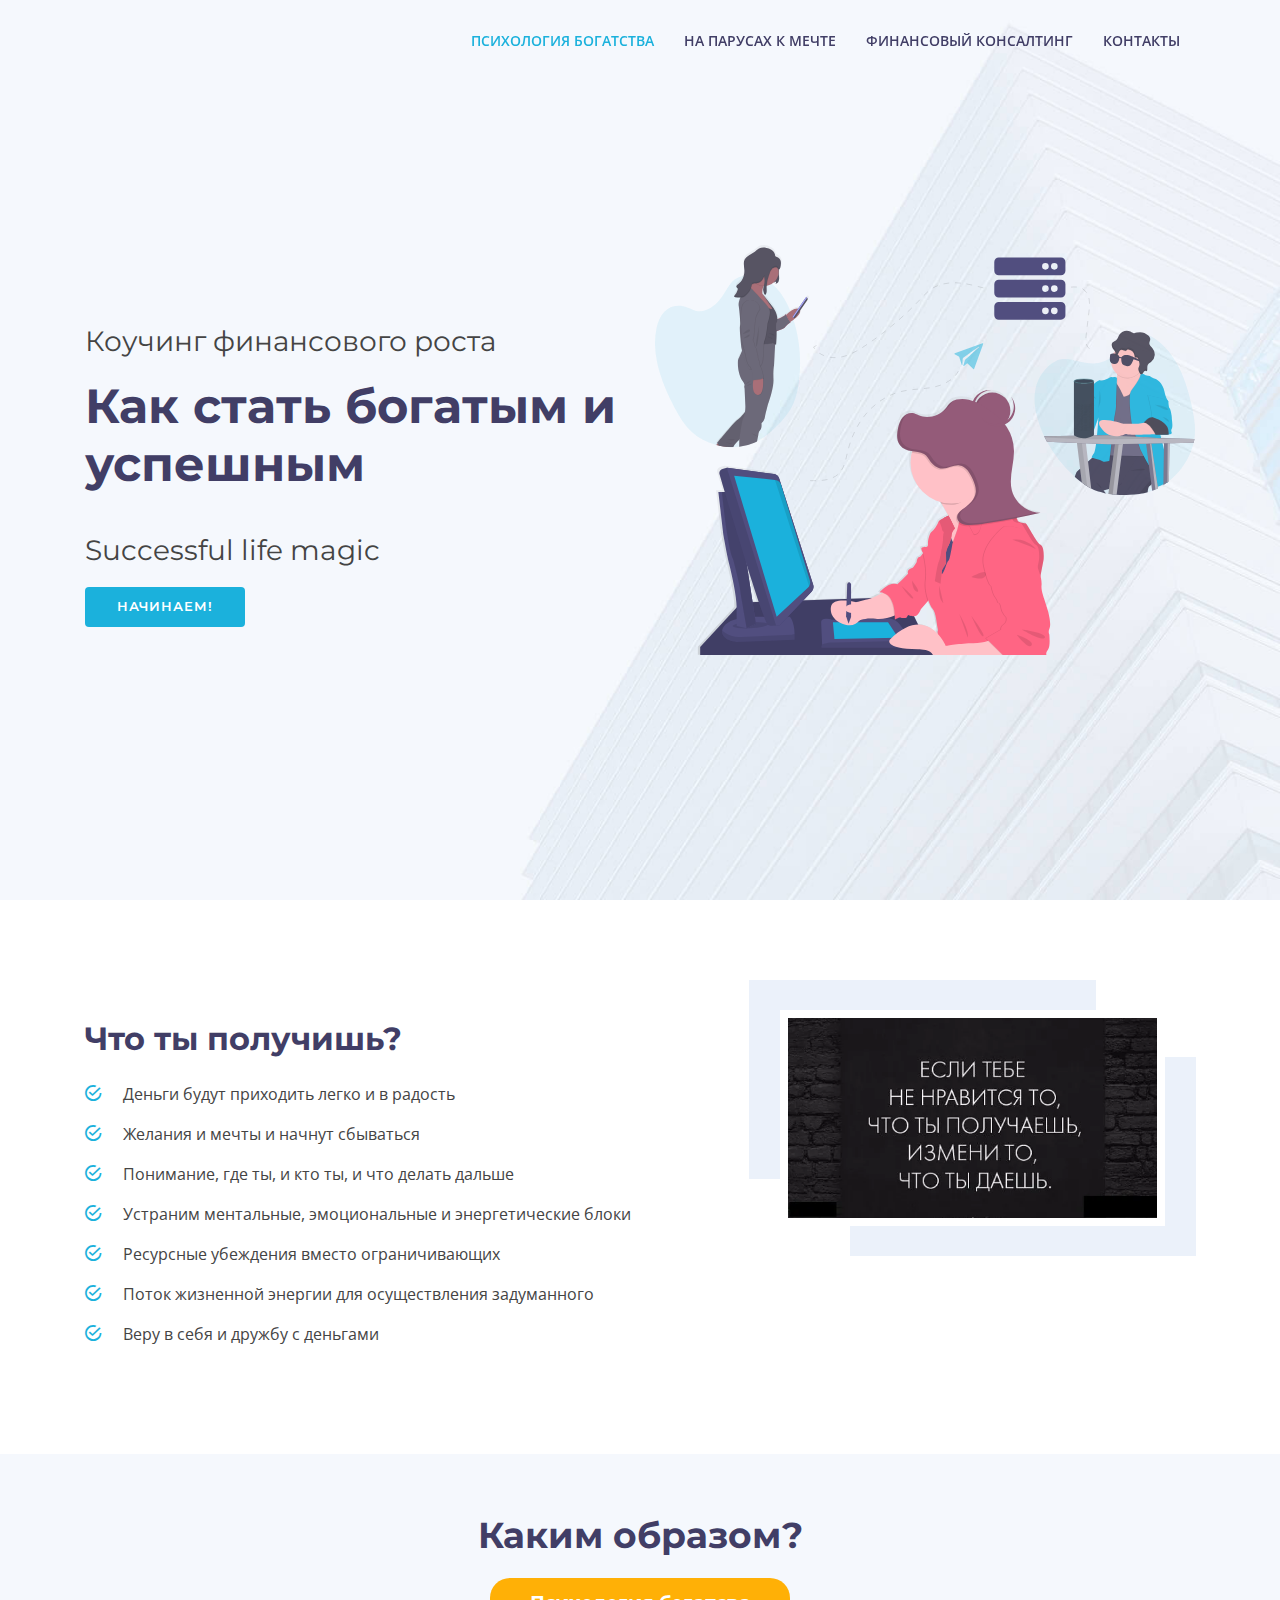
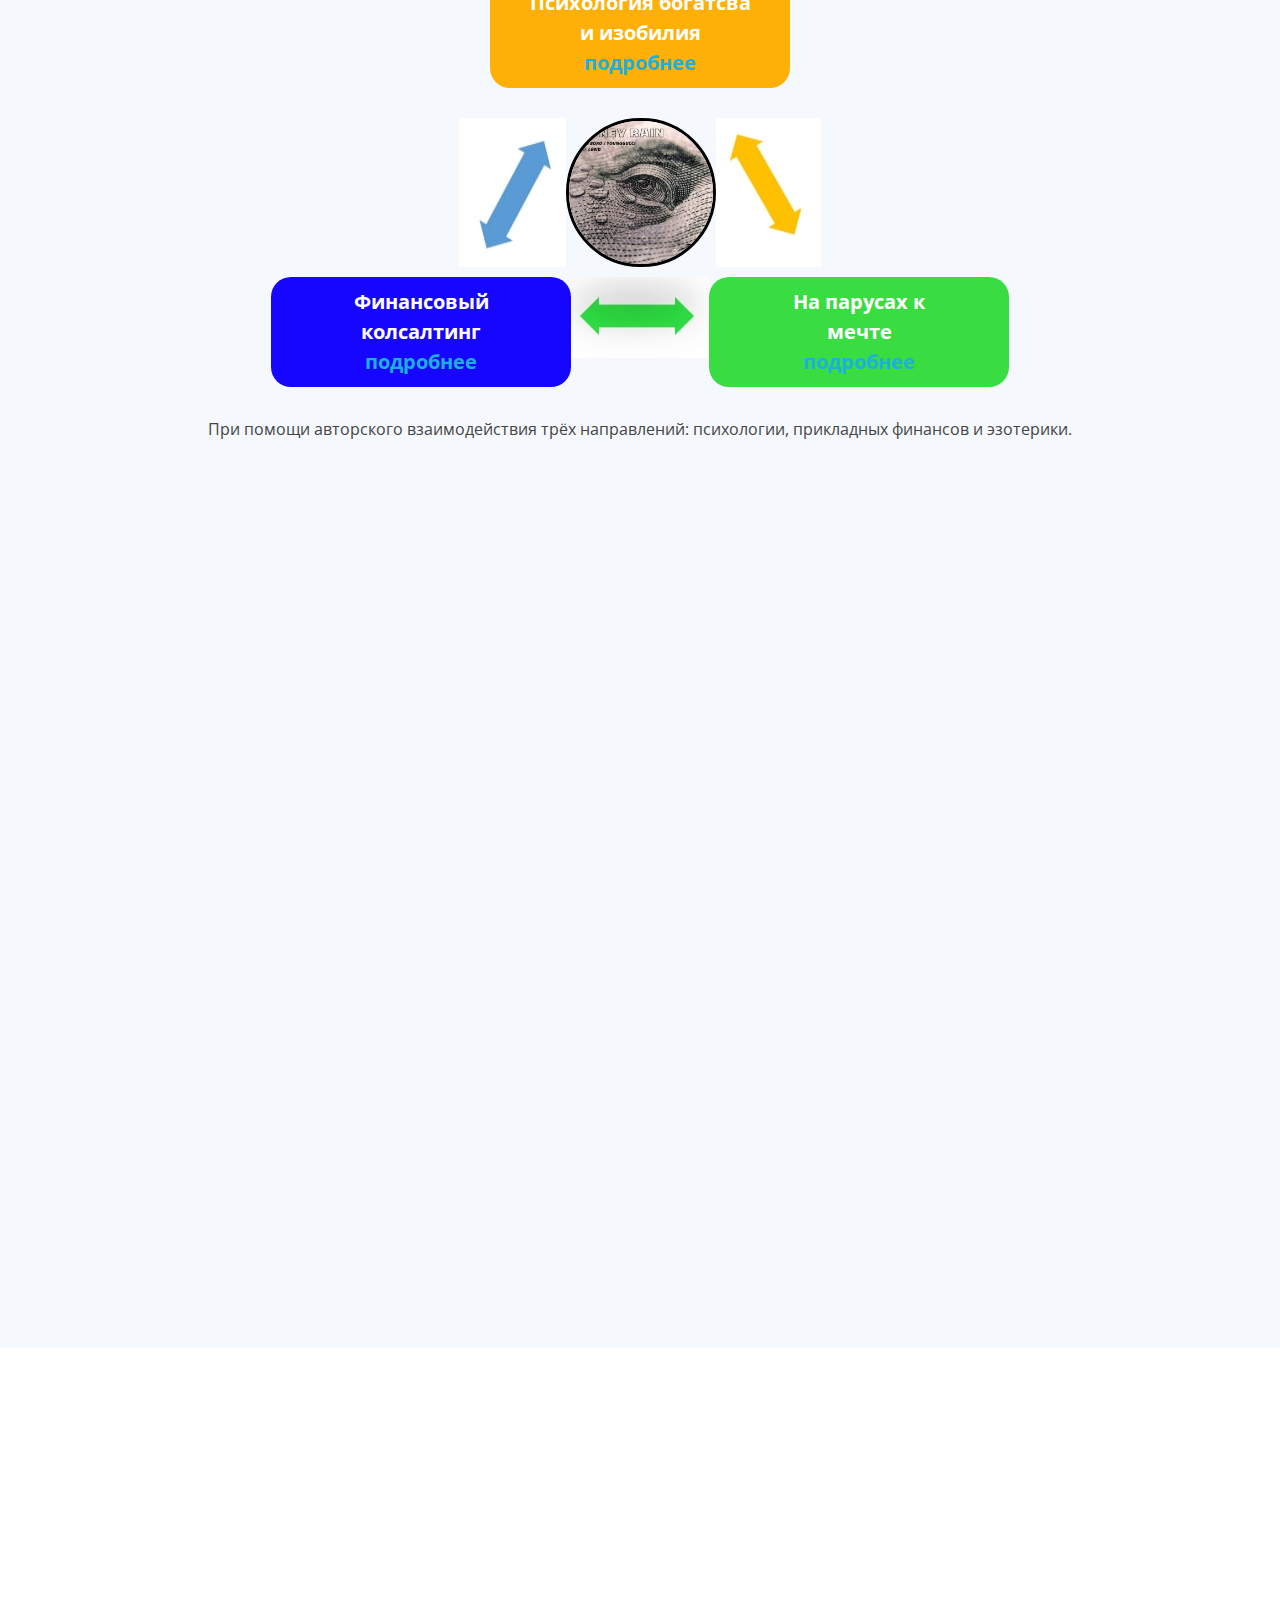
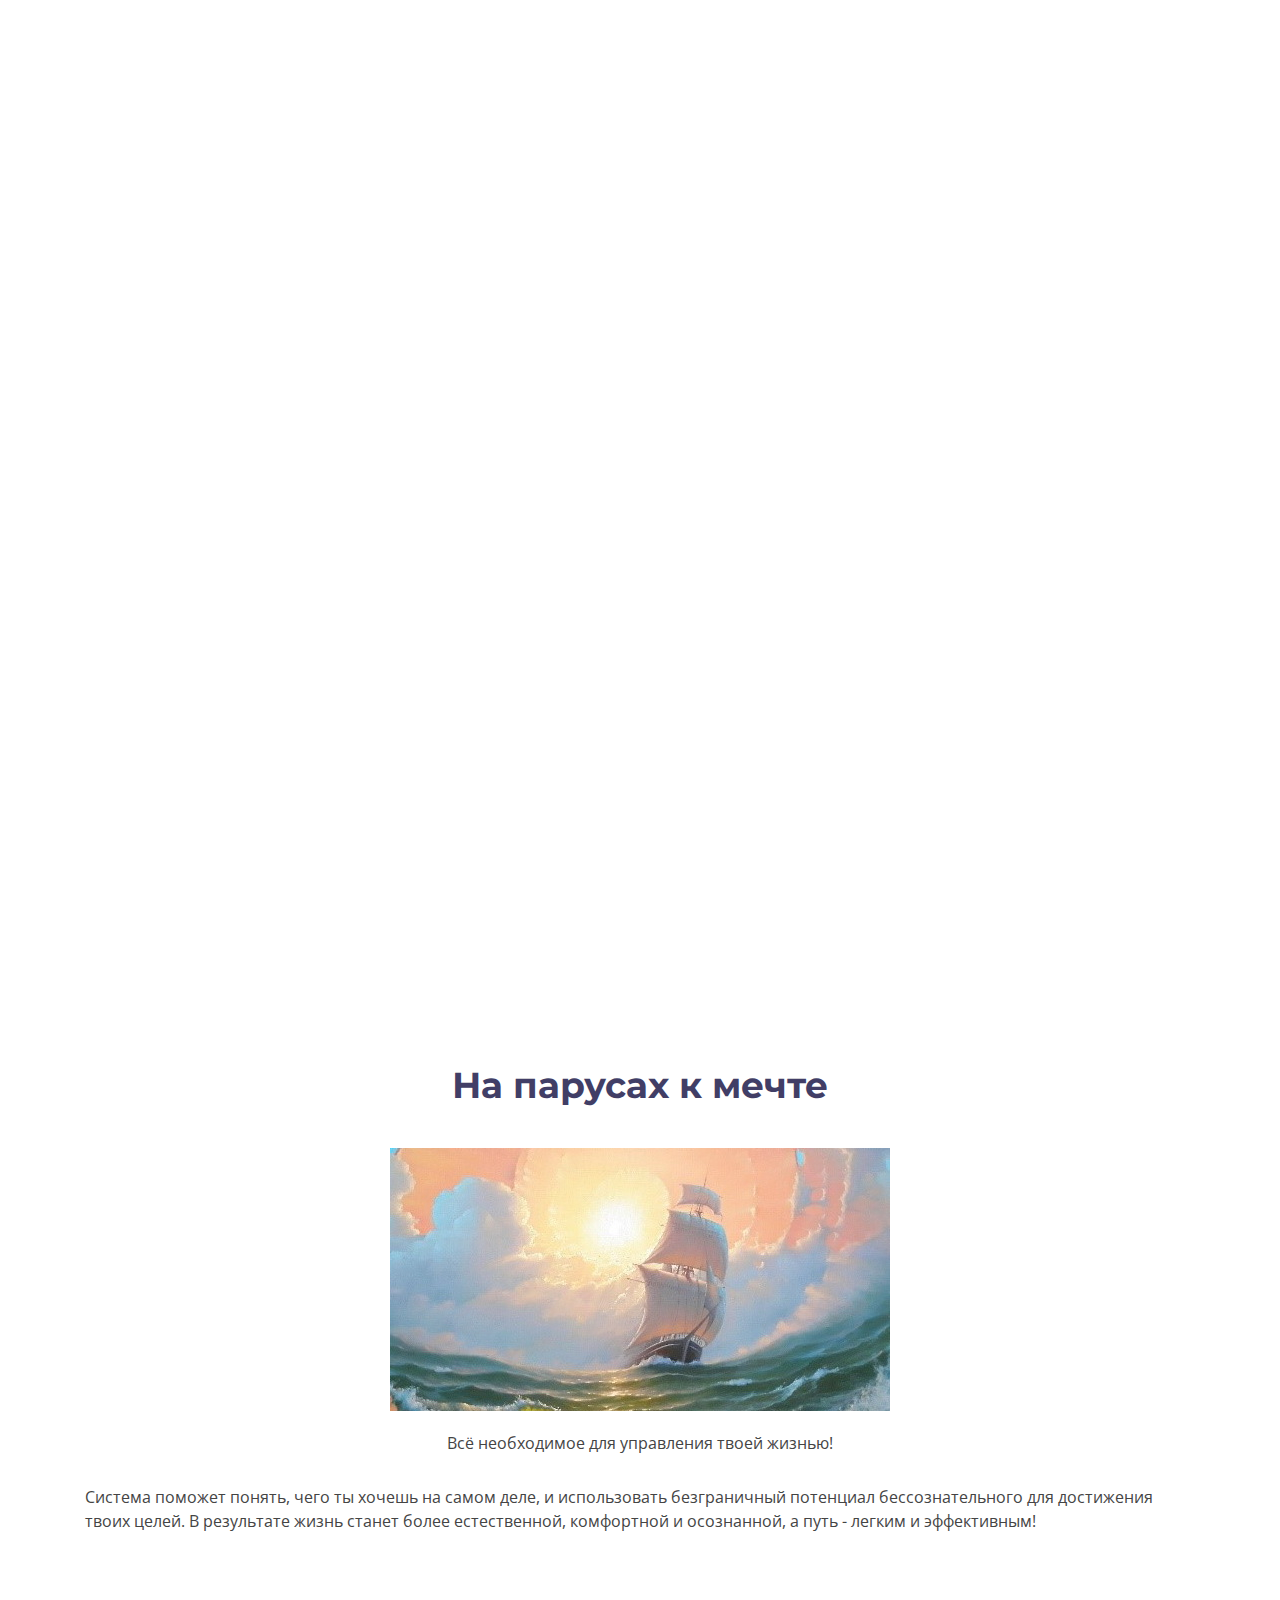
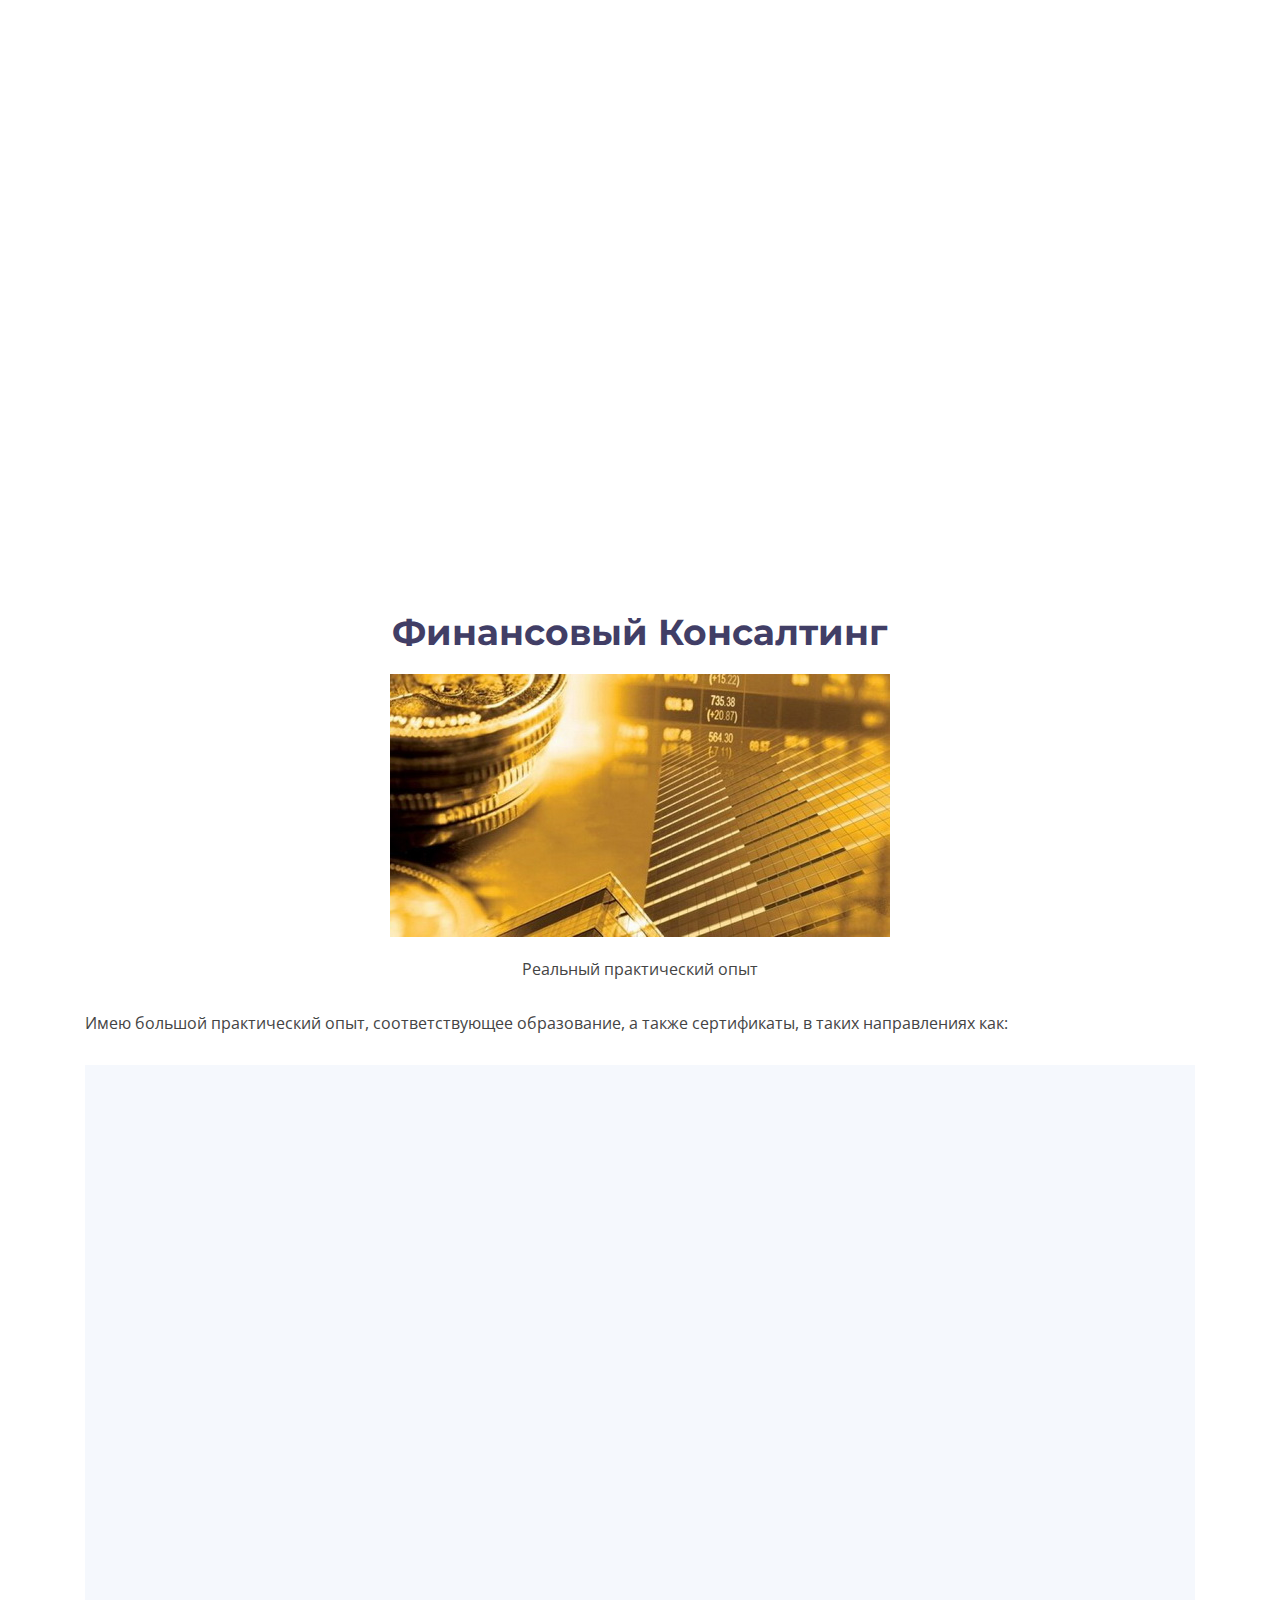
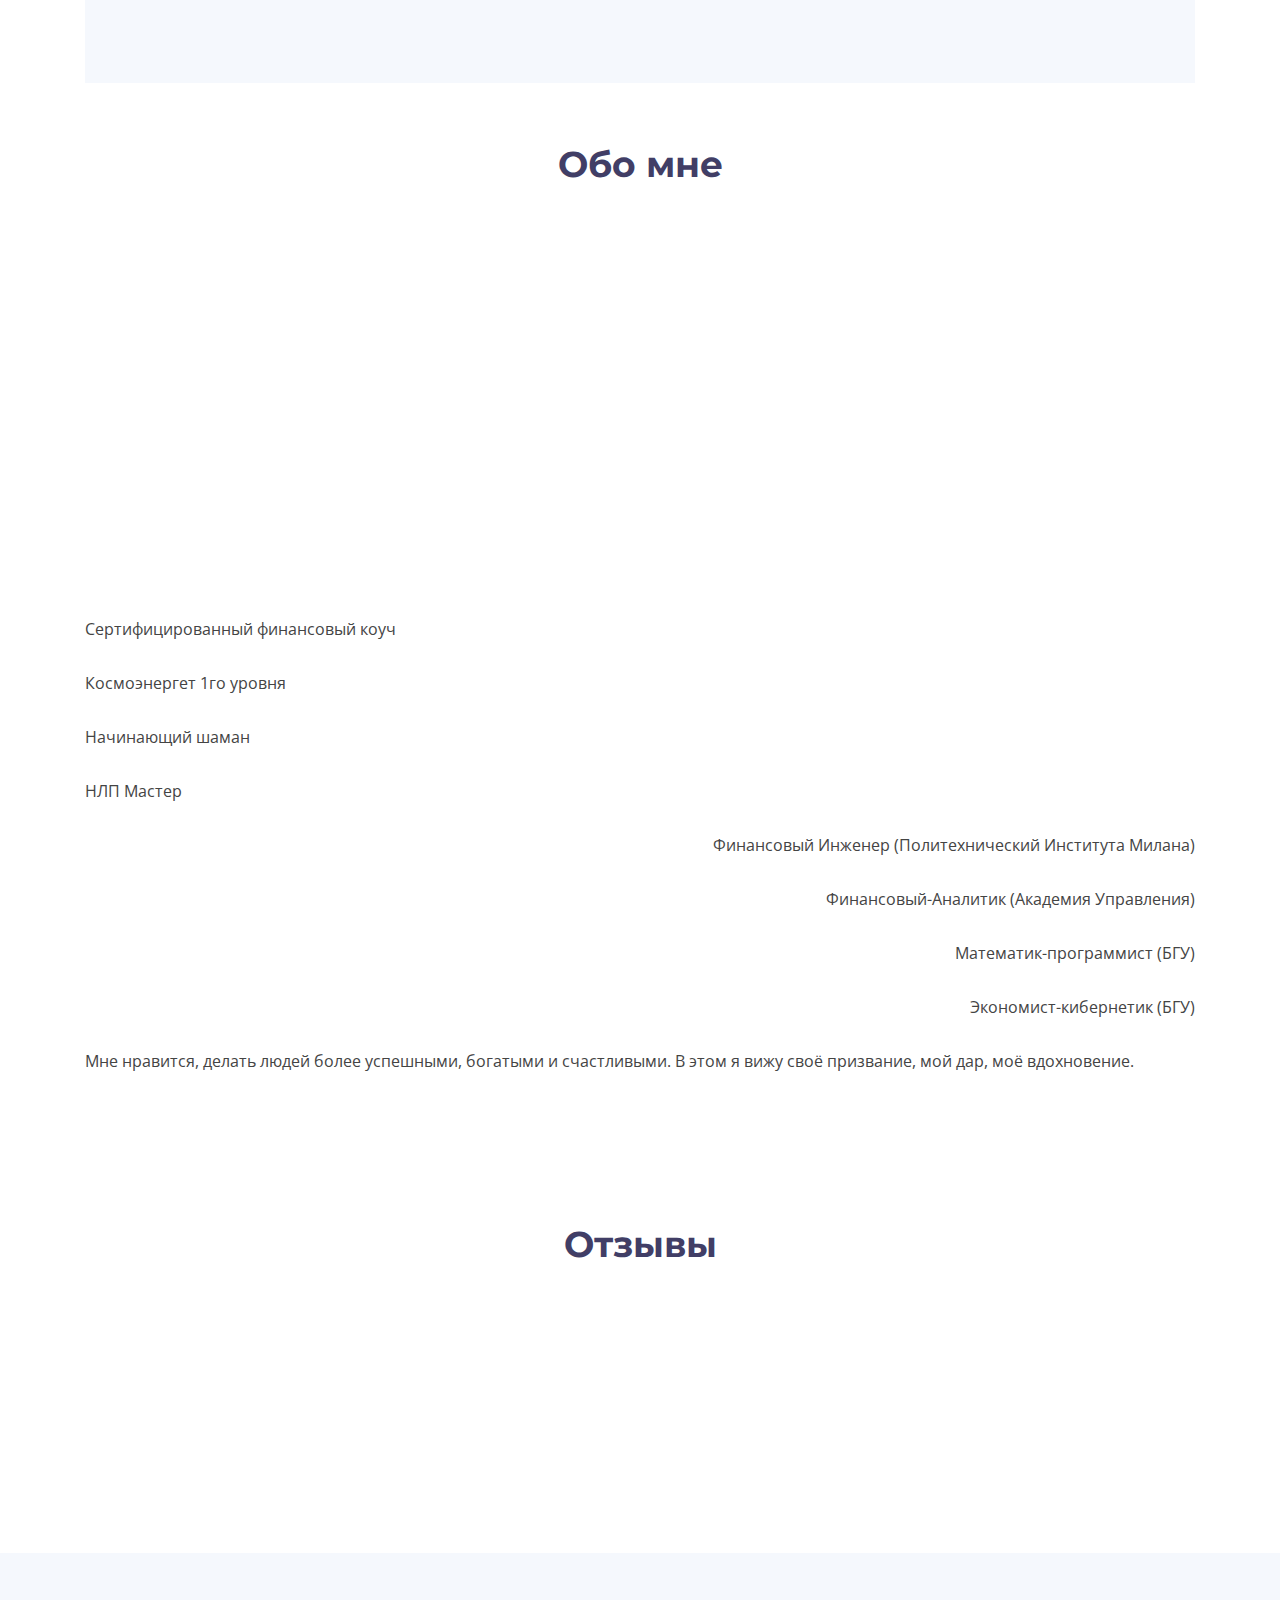
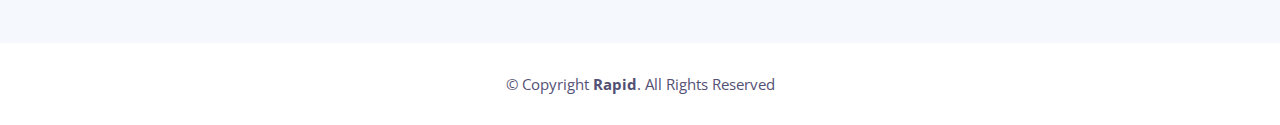
==== index2.html @ ef708178 "Add files via upload" ====
<!DOCTYPE html>
<html lang="en">
<head>
  <meta charset="utf-8">
  <title>Rapid Bootstrap Template</title>
  <meta content="width=device-width, initial-scale=1.0" name="viewport">
  <meta content="" name="keywords">
  <meta content="" name="description">

  <!-- Favicons -->
  <link href="img/free-icon-magic-1030362.png" rel="icon">
  <link href="img/apple-touch-icon.png" rel="apple-touch-icon">

  <!-- Google Fonts -->
  <link href="https://fonts.googleapis.com/css?family=Open+Sans:300,300i,400,400i,500,600,700,700i|Montserrat:300,400,500,600,700" rel="stylesheet">

  <!-- Bootstrap CSS File -->
  <link href="lib/bootstrap/css/bootstrap.min.css" rel="stylesheet">

  <!-- Libraries CSS Files -->
  <link href="lib/font-awesome/css/font-awesome.min.css" rel="stylesheet">
  <link href="lib/animate/animate.min.css" rel="stylesheet">
  <link href="lib/ionicons/css/ionicons.min.css" rel="stylesheet">
  <link href="lib/owlcarousel/assets/owl.carousel.min.css" rel="stylesheet">
  <link href="lib/lightbox/css/lightbox.min.css" rel="stylesheet">

  <!-- Main Stylesheet File -->
  <link href="css/style.css" rel="stylesheet">

  <!-- =======================================================
    Theme Name: Rapid
    Theme URL: https://bootstrapmade.com/rapid-multipurpose-bootstrap-business-template/
    Author: BootstrapMade.com
    License: https://bootstrapmade.com/license/
  ======================================================= -->
</head>

<body>

  <header id="header">
    <div class="container">

      <div class="logo float-left">
      <!-- <h1 class="text-light"><a href="#intro" class="scrollto"><span>Rapid</span></a></h1> -->
        <!-- <a href="#header" class="scrollto"><img src="img/logo.png" alt="" class="img-fluid"></a> -->
      </div>

      <nav class="main-nav float-right d-none d-lg-block">
        <ul>
          <li class="active"><a href="#intro">Психология богатства</a></li>
          <li><a href="#about">На парусах к мечте</a></li>
          <li><a href="#services">Финансовый консалтинг</a></li>       
          <li><a href="#footer">Контакты</a></li>
        </ul>
      </nav>
      
    </div>
  </header>


  <section id="intro" class="clearfix">
    <div class="container d-flex h-100">
      <div class="row justify-content-center align-self-center">
        <div class="col-md-6 intro-info order-md-first order-last">
          <h3>Коучинг финансового роста</h3>
          <h2> Как стать богатым и успешным</h2>
          <h3>Successful life magic</h3>
          <div>
            <a href="#about" class="btn-get-started scrollto">Начинаем!</a>
          </div>
        </div>
  
        <div class="col-md-6 intro-img order-md-last order-first">
          <img src="img/intro-img.svg" alt="" class="img-fluid">
        </div>
      </div>

    </div>
  </section>

  <main id="main">
    
    <section id="about">

      <div class="container">
        <div class="row">

        

          <div class="col-lg-7 col-md-6">
            <div class="about-content">
              <h2>Что ты получишь?</h2>
              
              <ul>
                <li><i class="ion-android-checkmark-circle"></i> 	Деньги будут приходить легко и в радость</li>
                <li><i class="ion-android-checkmark-circle"></i> 	Желания и мечты и начнут сбываться</li>
                <li><i class="ion-android-checkmark-circle"></i> 	Понимание, где ты, и кто ты, и что делать дальше</li>
                <li><i class="ion-android-checkmark-circle"></i> 	Устраним ментальные, эмоциональные и энергетические блоки</li>
                <li><i class="ion-android-checkmark-circle"></i> 	Ресурсные убеждения вместо ограничивающих</li>
                <li><i class="ion-android-checkmark-circle"></i> 	Поток жизненной энергии для осуществления задуманного</li>
                <li><i class="ion-android-checkmark-circle"></i> 	Веру в себя и дружбу с деньгами</li>
              </ul>
            </div>
          </div>
          <div class="col-lg-5 col-md-6">
            <div class="about-img">
              <img src="img/i.webp" alt="">
            </div>
          </div>

        </div>
      </div>

    </section><!-- #about -->



    <section id="services" class="section-bg">
      <div class="container">

        <header class="section-header">
          <h3>Каким образом?</h3>
        </header>

        <div class="psychology-block">
<p>
  Психология 
богатсва <br>и изобилия
<br>

<a  href="">подробнее </a> </p>
        </div>


       <div class="img-block">
        <img src="img/photo_2022-12-26_15-46-46.jpg">
        <img class="circle" src="img/2.jpg">
        <img src="img/photo_2022-12-26_15-46-53.jpg">
       </div>
   
       
<div class="finansoviy">
  <div class="fin">
  <p>
    Финансовый <br>колсалтинг
  <br>
  <a href="">подробнее </a> </p>
</div>

<div class="line">
  <img src="img/photo_2022-12-26_15-46-57.jpg">
</div>

<div class="parusa">
  <p>
  На парусах к
  <br>мечте
<br>
  <a href="">подробнее </a> </p>
</div>
</div>
               
        <p class="text-center"> При помощи авторского взаимодействия трёх направлений: психологии, прикладных финансов и эзотерики.</p>
     </section>
   
   
        <!--==========================
      Services Section
    ============================-->
    <section id="services" class="section-bg">
      <div class="container">

       

        <div class="row">

          <div class="col-md-6 col-lg-4 wow bounceInUp" data-wow-duration="1.4s">
            <div class="box">
              <div class="icon" style="background: #fceef3;"><i class="ion-ios-analytics-outline" style="color: #ff689b;"></i></div>
              <h4 class="title"><a href="">Что для этого нужно? </a></h4>
              <p class="description">Желание. Блокнот и ручка.</p>
              <p class="description">От 1 до 10 занятий, продолжительностью в 2-3 часа.</p>
            </div>
          </div>
          <div class="col-md-6 col-lg-4 wow bounceInUp" data-wow-duration="1.4s">
            <div class="box">
              <div class="icon" style="background: #fff0da;"><i class="ion-ios-bookmarks-outline" style="color: #e98e06;"></i></div>
              <h4 class="title"><a href="">Как быстро проявятся результаты?</a></h4>
              <p class="description">Результаты видны уже после первого занятия. В особо тяжёлых случаях после второго. </p>
            </div>
          </div>

          <div class="col-md-6 col-lg-4 wow bounceInUp" data-wow-delay="0.1s" data-wow-duration="1.4s">
            <div class="box">
              <div class="icon" style="background: #e6fdfc;"><i class="ion-ios-paper-outline" style="color: #3fcdc7;"></i></div>
              <h4 class="title"><a href="">Сколько это стоит?</a></h4>
              <p class="description">Твоя инвестиция окупится в течении месяца.</p>
            </div>
          </div>
          <div class="col-md-6 col-lg-8 wow bounceInUp" data-wow-delay="0.1s" data-wow-duration="1.4s">
            <div class="box">
              <div class="icon" style="background: #eafde7;"><i class="ion-ios-speedometer-outline" style="color:#41cf2e;"></i></div>
              <h4 class="title"><a href="">Чего смогли достигнуть мои клиенты:</a></h4>
              <ul> 
                <li> Дом на берегу озера</li>
                <li>Путешествия 3-4 раза в год</li>
                <li>Статусный автомобиль</li>
                <li>Стать инвестором </li>
                <li>Свой бизнес </li>
                <li>Работа мечты </li>
                <li>Пассивный доход </li>
<li>Начала любить себя </li>
              </ul>
            </div>
          </div>

          <div class="col-md-6 col-lg-4 wow bounceInUp" data-wow-delay="0.2s" data-wow-duration="1.4s">
            <div class="box">
              <div class="icon" style="background: #e1eeff;"><i class="ion-ios-world-outline" style="color: #2282ff;"></i></div>
              <h4 class="title"><a href="">Что невозможно:</a></h4>
              <p class="description">1.	Не работаю с зависимостями</p>
              <p class="description">2.	Изменить того, кто не хочет изменений</p>
              <p class="description">3.	Повернуть время вспять</p>
              <p class="description">4.	Заставить кого-то тебя полюбить и наоборот</p>
            </div>
          </div>
         <!-- <div class="col-md-6 col-lg-4 wow bounceInUp" data-wow-delay="0.2s" data-wow-duration="1.4s">
            <div class="box">
              <div class="icon" style="background: #ecebff;"><i class="ion-ios-clock-outline" style="color: #8660fe;"></i></div>
              <h4 class="title"><a href="">Eiusmod Tempor</a></h4>
              <p class="description">Et harum quidem rerum facilis est et expedita distinctio. Nam libero tempore, cum soluta nobis est eligendi</p>
            </div>
          </div>-->
        </div>
      </div>

    </section><!-- #services -->

    <!--==========================
      Why Us Section
    ============================-->
    <section id="why-us" class="wow fadeIn">
      <div class="container">
      <div class="container-fluid">
        
        <header class="section-header">
          <h3>Психология богатства и изобилия</h3>
        </header>

    
          <div class="wealth">
          <img  src="img/1.jpg">
          </div>
   
        <div class="wealth-text">
        <p>Хочешь, чтобы деньги приходили легко и приятно?</p>
        <p>Делать то, что нравится и не беспокоиться о доходах?</p>
        <p>При этом, работать меньше и получать намного больше?</p>
        <h2> БЕЗ ПРОБЛЕМ!</h2>
        </div>


</div>
</div>
</div>
</div>
</section>
    <!--==========================
      Features Section
    ============================-->
    <section id="features">
      <div class="container">

        <div class="row feature-item">
          <div class="col-lg-6 wow fadeInUp">
            <img src="img/features-1.svg" class="img-fluid" alt="">
          </div>
          <div class="col-lg-6 wow fadeInUp pt-5 pt-lg-0">
            <h5>Уникальная программа, основанная на лучших американских практиках и тренингах, позволяет диагностировать и проработать такие вопросы как:</h4>
            <ul> 
              <li>Избавление от финансовых страхов </li>
              <li>Перепрошивка негативных родительских программ </li>
              <li>Навык легкого привлечения денег</li>
              <li>Исцеление финансовых травм</li>
              <li>Освобождение от груза долгов</li>
              <li>Создание денежного плана</li>
              <li>Избавление от комплекса "я недостаточно хороший"</li>
              <li>Повышение ценности и самоуважения</li>
            </ul>
          </div>
        </div>

</div>
</section>

        <section id="testimonials">
          <div class="container">
    
            <header class="section-header">
              <h3>На парусах к мечте</h3>
            </header>


            <div class="wealth">
              <img src="img/3.jpg">
              </div>

              <div class="wealth-text">
                <p>Всё необходимое для управления твоей жизнью!</p>
            </div>
            <p> Система поможет понять, чего ты хочешь на самом деле, и использовать безграничный потенциал бессознательного для достижения твоих целей.
              В результате жизнь станет более естественной, комфортной и осознанной, а путь - легким и эффективным!
              </p>

        <div class="row feature-item mt-5 pt-5">
          <div class="col-lg-6 wow fadeInUp order-1 order-lg-2">
            <img src="img/features-2.svg" class="img-fluid" alt="">
          </div>

          <div class="col-lg-6 wow fadeInUp pt-4 pt-lg-0 order-2 order-lg-1">
            <h4>Определяем направление</h4>
            <ul> 
              <li>	Проясним текущее состояние сфер жизни </li>
              <li>	Услышим твои скрытые цели, мечты, желания </li>
              <li>	Почувствуем твоё призвание </li>
              <li>	Вычислим точки максимального роста </li>
            </ul>
          
            <h4>Поднять паруса</h4>
          <p>Мы договоримся с твоим бессознательным о помощи – и, как будто бы сама собой, твоя жизнь начнёт приближаться к заданным целям и мечтам.</p>
       
            <h4>Полный вперёд</h4>
          <p>Благодаря разрешению внутренних конфликтов и ресурсам вселенной, мы получим энергию, которая поможет тебе двигаться к твоей мечте с удвоенной силой.</p>
          </div>

        </div>

      </div>
    </section>

    
        
    <section id="faq">
      <div class="container">
        <header class="section-header">
          <h3>Финансовый Консалтинг</h3>
        </header>

        <div class="wealth">
          <img src="img/4.jpg">
          </div>
    
          <div class="wealth-text">
            <p>Реальный практический опыт</p>
        </div>

        <p>Имею большой практический опыт, соответствующее образование, а также сертификаты, в таких направлениях как: </p>
   

        <section id="services" class="section-bg">
          <div class="container">
    
           
    
            <div class="row">
    
              <div class="col-md-6 col-lg-6 wow bounceInUp" data-wow-duration="1.4s" style="visibility: visible; animation-duration: 1.4s; animation-name: bounceInUp;">
                <div class="box">
                  <div class="icon" style="background: #fceef3;"><i class="ion-ios-analytics-outline" style="color: #ff689b;"></i></div>
                  <p class="description">Финансовый менеджмент</p>
                  <p class="description">Анализ хозяйственной деятельности</p>
                  <p class="description">Риск менеджмент</p>
                </div>
              </div>
              <div class="col-md-6 col-lg-6 wow bounceInUp" data-wow-duration="1.4s" style="visibility: visible; animation-duration: 1.4s; animation-name: bounceInUp;">
                <div class="box">
                  <div class="icon" style="background: #fff0da;"><i class="ion-ios-bookmarks-outline" style="color: #e98e06;"></i></div>
                  <p class="description">Международная торговля</p>
                  <p class="description">Совместные предприятия</p>
                  <p class="description">Переговоры</p>
                </div>
              </div>

              <div class="col-md-6 col-lg-6 wow bounceInUp" data-wow-duration="1.4s" style="visibility: visible; animation-duration: 1.4s; animation-name: bounceInUp;">
                <div class="box">
                  <div class="icon" style="background: #fff0da;"><i class="ion-ios-bookmarks-outline" style="color: #e98e06;"></i></div>
                  <p class="description">Построение отдела продаж</p>
                  <p class="description">Бизнес-процессы</p>
                  <p class="description">Управление персоналом</p>
                </div>
              </div>
    
              <div class="col-md-6 col-lg-6 wow bounceInUp" data-wow-duration="1.4s" style="visibility: visible; animation-duration: 1.4s; animation-name: bounceInUp;">
                <div class="box">
                  <div class="icon" style="background: #fff0da;"><i class="ion-ios-bookmarks-outline" style="color: #e98e06;"></i></div>
                  <p class="description">Цифровой маркетинг</p>
                  <p class="description">WEB 3.0 и криптовалюты</p>
                  <p class="description">ИТ технологии</p>
                </div>
              </div>
 </div>
          </div>
        </section>




    <section id="faq">
      <div class="container">
        <header class="section-header">
          <h3>Обо мне</h3>
        </header>
</div>

        <div class="container">
          <div class="row feature-item">
            <div class="col-lg-6 wow fadeInUp" style="visibility: visible; animation-name: fadeInUp;">
              <img src="img/5.jpg" class="img-fluid" alt="">
            </div>
            <div class="col-lg-6 wow fadeInUp pt-5 pt-lg-0" style="visibility: visible; animation-name: fadeInUp;">
            
              <p>
                Основатель и владелец более 5-ти успешных компаний, 12 лет руководил различными Европейскими компаниями.
              </p>
              <p>
                Сертифицированный Консультант Европейского Банка Развития
              </p>
              <p>
                Вице-президент ассоциации промышленников Италии
              </p>
              <p>
                Сертифицированный Партнёр Google, по интернет-маркетингу
              </p>
              <p>
                Любящий муж и отец 3-их детей
              </p>
            </div>
          </div>
  </div>
        </div>
        <div class="container">
          <p>
            Сертифицированный финансовый коуч
          </p>
          <p>
            Космоэнергет 1го уровня
          </p>
          <p>
            Начинающий шаман
          </p>
          <p>
            НЛП Мастер
          </p>
          </div>

          <div class="container">
            <div class="block-right">
            <p>
              Финансовый Инженер (Политехнический Института Милана)
            </p>
            <p>
              Финансовый-Аналитик (Академия Управления)
            </p>
            <p>
              Математик-программист (БГУ)
            </p>
            <p>
              Экономист-кибернетик (БГУ)
            </p>
            </div>
          </div>

            <div class="container">
              <p> Мне нравится, делать людей более успешными, богатыми и счастливыми. В этом я вижу своё призвание, мой дар, моё вдохновение.</p>
            </div>
          </section>
  
        </section>

    <!--==========================
      Clients Section
    ============================-->
    <section id="testimonials">
      <div class="container">

        <header class="section-header">
          <h3>Отзывы</h3>
        </header>

        <div class="row justify-content-center">
          <div class="col-lg-8">

            <div class="owl-carousel testimonials-carousel wow fadeInUp">
    
              <div class="testimonial-item">
                <img src="img/testimonial-1.jpg" class="testimonial-img" alt="">
                <h3>Saul Goodman</h3>
                <h4>Ceo &amp; Founder</h4>
                <p>
                  Proin iaculis purus consequat sem cure digni ssim donec porttitora entum suscipit rhoncus. Accusantium quam, ultricies eget id, aliquam eget nibh et. Maecen aliquam, risus at semper.
                </p>
              </div>
    
              <div class="testimonial-item">
                <img src="img/testimonial-2.jpg" class="testimonial-img" alt="">
                <h3>Sara Wilsson</h3>
                <h4>Designer</h4>
                <p>
                  Export tempor illum tamen malis malis eram quae irure esse labore quem cillum quid cillum eram malis quorum velit fore eram velit sunt aliqua noster fugiat irure amet legam anim culpa.
                </p>
              </div>
    
              <div class="testimonial-item">
                <img src="img/testimonial-3.jpg" class="testimonial-img" alt="">
                <h3>Jena Karlis</h3>
                <h4>Store Owner</h4>
                <p>
                  Enim nisi quem export duis labore cillum quae magna enim sint quorum nulla quem veniam duis minim tempor labore quem eram duis noster aute amet eram fore quis sint minim.
                </p>
              </div>
    
              <div class="testimonial-item">
                <img src="img/testimonial-4.jpg" class="testimonial-img" alt="">
                <h3>Matt Brandon</h3>
                <h4>Freelancer</h4>
                <p>
                  Fugiat enim eram quae cillum dolore dolor amet nulla culpa multos export minim fugiat minim velit minim dolor enim duis veniam ipsum anim magna sunt elit fore quem dolore labore illum veniam.
                </p>
              </div>

            </div>

          </div>
        </div>


      </div>
    </section><!-- #testimonials -->



  </main>

  <!--==========================
    Footer
  ============================-->
  <footer id="footer" class="section-bg">
    <div class="footer-top">
      <div class="container">

        <div class="row">

          <div class="col-lg-6">

            <div class="row">

                <div class="col-sm-6">

</div>
</div>
</div>
</div>
</div>
</div>
      </div>
    </div>

    <div class="container">
      <div class="copyright">
        &copy; Copyright <strong>Rapid</strong>. All Rights Reserved
      </div>
     
    </div>
  </footer><!-- #footer -->

  <a href="#" class="back-to-top"><i class="fa fa-chevron-up"></i></a>
  <!-- Uncomment below i you want to use a preloader -->
  <!-- <div id="preloader"></div> -->

  <!-- JavaScript Libraries -->
  <script src="lib/jquery/jquery.min.js"></script>
  <script src="lib/jquery/jquery-migrate.min.js"></script>
  <script src="lib/bootstrap/js/bootstrap.bundle.min.js"></script>
  <script src="lib/easing/easing.min.js"></script>
  <script src="lib/mobile-nav/mobile-nav.js"></script>
  <script src="lib/wow/wow.min.js"></script>
  <script src="lib/waypoints/waypoints.min.js"></script>
  <script src="lib/counterup/counterup.min.js"></script>
  <script src="lib/owlcarousel/owl.carousel.min.js"></script>
  <script src="lib/isotope/isotope.pkgd.min.js"></script>
  <script src="lib/lightbox/js/lightbox.min.js"></script>
  <!-- Contact Form JavaScript File -->
  <script src="contactform/contactform.js"></script>

  <!-- Template Main Javascript File -->
  <script src="js/main.js"></script>

</body>
</html>
---- css/style.css ----
/*
  Theme Name: Rapid
  Theme URL: https://bootstrapmade.com/rapid-multipurpose-bootstrap-business-template/
  Author: BootstrapMade.com
  License: https://bootstrapmade.com/license/
*/

/*--------------------------------------------------------------
# General
--------------------------------------------------------------*/

body {
  background: #fff;
  color: #444;
  font-family: "Open Sans", sans-serif;
}

a {
  color: #1bb1dc;
  transition: 0.5s;
}

a:hover,
a:active,
a:focus {
  color: #0a98c0;
  outline: none;
  text-decoration: none;
}

p {
  padding: 0;
  margin: 0 0 30px 0;
}

h1,
h2,
h3,
h4,
h5,
h6 {
  font-family: "Montserrat", sans-serif;
  font-weight: 400;
  margin: 0 0 20px 0;
  padding: 0;
}

.psychology-block{
  display: flex;
  justify-content: center;
}
.psychology-block p{
  text-align: center;
  background-color: #ffb006;
  border-radius: 20px;
  width: 300px;
  padding: 10px;
  color: #ffff;
  font-size: 20px;
  font-weight: 700;
}
.finansoviy{
  display: flex;
  justify-content: center;
  margin-top: 10px;
}
.fin p{
  text-align: center;
  background-color: #1706ff;
  border-radius: 20px;
  width: 300px;
  padding: 10px;
  font-size: 20px;
  font-weight: 700;
  color: #ffff;
}
.parusa p{
  text-align: center;
  background-color: #39dd41;
  border-radius: 20px;
  width: 300px;
  padding: 10px;
  color: #ffff;
  font-size: 20px;
  font-weight: 700;
}

.circle{
  border-radius: 100px;
  width: 150px;
  border: 3px solid #000;
}
.wealth{
 display: flex;
 justify-content: center;
  }

.wealth img{
width: 500px;
}
.wealth-text{
  text-align: center;
  margin-top: 20px;
}

.img-block{
  display: flex;
  justify-content: center;
}
.block-right{
  text-align: right;
}

/* Back to top button */

.back-to-top {
  position: fixed;
  display: none;
  background: #1bb1dc;
  color: #fff;
  width: 44px;
  height: 44px;
  text-align: center;
  line-height: 1;
  font-size: 16px;
  border-radius: 50%;
  right: 15px;
  bottom: 15px;
  transition: background 0.5s;
  z-index: 11;
}

.back-to-top i {
  padding-top: 12px;
  color: #fff;
}

/* Prelaoder */

#preloader {
  position: fixed;
  top: 0;
  left: 0;
  right: 0;
  bottom: 0;
  z-index: 9999;
  overflow: hidden;
  background: #fff;
}

#preloader:before {
  content: "";
  position: fixed;
  top: calc(50% - 30px);
  left: calc(50% - 30px);
  border: 6px solid #f2f2f2;
  border-top: 6px solid #1bb1dc;
  border-radius: 50%;
  width: 60px;
  height: 60px;
  -webkit-animation: animate-preloader 1s linear infinite;
  animation: animate-preloader 1s linear infinite;
}

@-webkit-keyframes animate-preloader {
  0% {
    -webkit-transform: rotate(0deg);
    transform: rotate(0deg);
  }

  100% {
    -webkit-transform: rotate(360deg);
    transform: rotate(360deg);
  }
}

@keyframes animate-preloader {
  0% {
    -webkit-transform: rotate(0deg);
    transform: rotate(0deg);
  }

  100% {
    -webkit-transform: rotate(360deg);
    transform: rotate(360deg);
  }
}

/*--------------------------------------------------------------
# Top Bar
--------------------------------------------------------------*/

#topbar {
  padding: 0 0 10px 0;
  font-size: 14px;
  transition: all 0.5s;
}

#topbar .social-links {
  text-align: right;
}

#topbar .social-links a {
  color: #535074;
  padding: 4px 12px;
  display: inline-block;
  line-height: 1px;
}

#topbar .social-links a:hover {
  color: #1bb1dc;
}

#topbar .social-links a:first-child {
  border-left: 0;
}

/*--------------------------------------------------------------
# Header
--------------------------------------------------------------*/

#header {
  height: 110px;
  transition: all 0.5s;
  z-index: 997;
  transition: all 0.5s;
  padding: 20px 0;
  position: fixed;
  left: 0;
  top: 0;
  right: 0;
  transition: all 0.5s;
  z-index: 997;
}

#header.header-scrolled,
#header.header-pages {
  height: 70px;
  padding: 15px 0;
  background-color: #fff;
  box-shadow: 0px 0px 30px rgba(127, 137, 161, 0.3);
}

#header.header-scrolled #topbar,
#header.header-pages #topbar {
  display: none;
}

#header .logo h1 {
  font-size: 36px;
  margin: 0;
  padding: 0;
  line-height: 1;
  font-weight: 400;
  letter-spacing: 3px;
  text-transform: uppercase;
}

#header .logo h1 a,
#header .logo h1 a:hover {
  color: #413e66;
  text-decoration: none;
}

#header .logo img {
  padding: 0;
  margin: 7px 0;
  max-height: 26px;
}

.main-pages {
  margin-top: 60px;
}

/*--------------------------------------------------------------
# Intro Section
--------------------------------------------------------------*/

#intro {
  width: 100%;
  height: 100vh;
  position: relative;
  background: #f5f8fd url("../img/intro-bg.jpg") center top no-repeat;
  background-size: cover;
}

#intro .intro-info h2 {
  color: #413e66;
  margin-bottom: 40px;
  font-size: 48px;
  font-weight: 700;
}

#intro .intro-info h2 span {
  color: #1bb1dc;
}

#intro .intro-info .btn-get-started,
#intro .intro-info .btn-services {
  font-family: "Montserrat", sans-serif;
  font-size: 13px;
  font-weight: 600;
  text-transform: uppercase;
  letter-spacing: 1px;
  display: inline-block;
  padding: 10px 32px;
  border-radius: 4px;
  transition: 0.5s;
  color: #fff;
  background: #1bb1dc;
  color: #fff;
}

#intro .intro-info .btn-get-started:hover,
#intro .intro-info .btn-services:hover {
  background: #0a98c0;
}

/*--------------------------------------------------------------
# Navigation Menu
--------------------------------------------------------------*/

/* Desktop Navigation */

.main-nav {
  /* Drop Down */
  /* Deep Drop Down */
}

.main-nav,
.main-nav * {
  margin: 0;
  padding: 0;
  list-style: none;
}

.main-nav > ul > li {
  position: relative;
  white-space: nowrap;
  float: left;
}

.main-nav a {
  display: block;
  position: relative;
  color: #413e66;
  padding: 10px 15px;
  transition: 0.3s;
  font-size: 14px;
  font-family: "Open Sans", sans-serif;
  text-transform: uppercase;
  font-weight: 600;
}

.main-nav a:hover,
.main-nav .active > a,
.main-nav li:hover > a {
  color: #1bb1dc;
  text-decoration: none;
}

.main-nav .drop-down ul {
  display: block;
  position: absolute;
  left: 0;
  top: calc(100% - 30px);
  z-index: 99;
  opacity: 0;
  visibility: hidden;
  padding: 10px 0;
  background: #fff;
  box-shadow: 0px 0px 30px rgba(127, 137, 161, 0.25);
  transition: ease all 0.3s;
}

.main-nav .drop-down:hover > ul {
  opacity: 1;
  top: 100%;
  visibility: visible;
}

.main-nav .drop-down li {
  min-width: 180px;
  position: relative;
}

.main-nav .drop-down ul a {
  padding: 10px 20px;
  font-size: 14px;
  font-weight: 500;
  text-transform: none;
  color: #065e77;
}

.main-nav .drop-down ul a:hover,
.main-nav .drop-down ul .active > a,
.main-nav .drop-down ul li:hover > a {
  color: #1bb1dc;
}

.main-nav .drop-down > a:after {
  content: "\f107";
  font-family: FontAwesome;
  padding-left: 10px;
}

.main-nav .drop-down .drop-down ul {
  top: 0;
  left: calc(100% - 30px);
}

.main-nav .drop-down .drop-down:hover > ul {
  opacity: 1;
  top: 0;
  left: 100%;
}

.main-nav .drop-down .drop-down > a {
  padding-right: 35px;
}

.main-nav .drop-down .drop-down > a:after {
  content: "\f105";
  position: absolute;
  right: 15px;
}

/* Mobile Navigation */

.mobile-nav {
  position: fixed;
  top: 0;
  bottom: 0;
  z-index: 9999;
  overflow-y: auto;
  left: -260px;
  width: 260px;
  padding-top: 18px;
  background: rgba(40, 38, 70, 0.8);
  transition: 0.4s;
}

.mobile-nav * {
  margin: 0;
  padding: 0;
  list-style: none;
}

.mobile-nav a {
  display: block;
  position: relative;
  color: #fff;
  padding: 10px 20px;
  font-weight: 500;
}

.mobile-nav a:hover,
.mobile-nav .active > a,
.mobile-nav li:hover > a {
  color: #8dc2fa;
  text-decoration: none;
}

.mobile-nav .drop-down > a:after {
  content: "\f078";
  font-family: FontAwesome;
  padding-left: 10px;
  position: absolute;
  right: 15px;
}

.mobile-nav .active.drop-down > a:after {
  content: "\f077";
}

.mobile-nav .drop-down > a {
  padding-right: 35px;
}

.mobile-nav .drop-down ul {
  display: none;
  overflow: hidden;
}

.mobile-nav .drop-down li {
  padding-left: 20px;
}

.mobile-nav-toggle {
  position: fixed;
  right: 0;
  top: 0;
  z-index: 9998;
  border: 0;
  background: none;
  font-size: 24px;
  transition: all 0.4s;
  outline: none !important;
  line-height: 1;
  cursor: pointer;
  text-align: right;
}

.mobile-nav-toggle i {
  margin: 18px 18px 0 0;
  color: #065e77;
}

.mobile-nav-overly {
  width: 100%;
  height: 100%;
  z-index: 9997;
  top: 0;
  left: 0;
  position: fixed;
  background: rgba(40, 38, 70, 0.8);
  overflow: hidden;
  display: none;
}

.mobile-nav-active {
  overflow: hidden;
}

.mobile-nav-active .mobile-nav {
  left: 0;
}

.mobile-nav-active .mobile-nav-toggle i {
  color: #fff;
}

/*--------------------------------------------------------------
# Sections
--------------------------------------------------------------*/

/* Sections Header
--------------------------------*/

.section-header h3 {
  font-size: 36px;
  color: #413e66;
  text-align: center;
  font-weight: 700;
  position: relative;
  font-family: "Montserrat", sans-serif;
}

.section-header p {
  text-align: center;
  margin: auto;
  font-size: 15px;
  padding-bottom: 60px;
  color: #535074;
  width: 50%;
}

/* Section with background
--------------------------------*/

.section-bg {
  background: #f5f8fd;
}

/* About Us Section
--------------------------------*/

#about {
  padding: 80px 0;
}

#about .about-content {
  padding-top: 40px;
}

#about .about-content h2 {
  color: #413e66;
  font-family: "Montserrat", sans-serif;
  font-weight: 700;
}

#about .about-content h3 {
  color: #696592;
  font-weight: 400;
  font-size: 22px;
  font-style: italic;
}

#about .about-content ul {
  list-style: none;
  padding: 0;
}

#about .about-content ul li {
  padding-bottom: 10px;
}

#about .about-content ul li i {
  font-size: 20px;
  padding-right: 4px;
  color: #1bb1dc;
}

#about .about-img {
  position: relative;
  margin: 30px 30px 30px 30px;
}

#about .about-img img {
  width: 100%;
  border: 8px solid #fff;
  transition: .5s;
}

#about .about-img img:hover {
  width: 100%;
  -webkit-transform: scale(1.03);
  transform: scale(1.03);
}

#about .about-img::before {
  position: absolute;
  left: -31px;
  top: -30px;
  width: 90%;
  height: 92%;
  z-index: -1;
  content: '';
  background-color: #ebf1fa;
  transition: .5s;
}

#about .about-img::after {
  position: absolute;
  right: -31px;
  bottom: -30px;
  width: 90%;
  height: 92%;
  z-index: -1;
  content: '';
  background-color: #ebf1fa;
  transition: .5s;
}

/* Services Section
--------------------------------*/

#services {
  padding: 60px 0 40px 0;
}

#services .box {
  padding: 30px;
  position: relative;
  overflow: hidden;
  border-radius: 10px;
  margin: 0 10px 40px 10px;
  background: #fff;
  box-shadow: 0 10px 29px 0 rgba(68, 88, 144, 0.1);
  transition: all 0.3s ease-in-out;
  text-align: center;
}

#services .box:hover {
  -webkit-transform: scale(1.1);
  transform: scale(1.1);
}

#services .icon {
  margin: 0 auto 15px auto;
  padding-top: 12px;
  display: inline-block;
  text-align: center;
  border-radius: 50%;
  width: 60px;
  height: 60px;
}

#services .icon i {
  font-size: 36px;
  line-height: 1;
}

#services .title {
  font-weight: 700;
  margin-bottom: 15px;
  font-size: 18px;
}

#services .title a {
  color: #111;
}

#services .box:hover .title a {
  color: #1bb1dc;
}

#services .description {
  font-size: 14px;
  line-height: 28px;
  margin-bottom: 0;
  text-align: left;
}

/* Why Us Section
--------------------------------*/

#why-us {
  padding: 60px 0;
}

#why-us .why-us-content .features {
  margin: 0 0 15px 0;
  padding: 0;
  transition: 0.3s ease-in-out;
}

#why-us .why-us-content .features i {
  font-size: 36px;
  float: left;
}

#why-us .why-us-content .features h4 {
  font-size: 24px;
  font-weight: 600;
  margin-left: 56px;
  color: #413e66;
  margin-bottom: 5px;
}

#why-us .why-us-content .features p {
  font-size: 16px;
  margin-left: 56px;
  color: #555186;
}

#why-us .counters {
  padding-top: 40px;
}

#why-us .counters span {
  font-family: "Montserrat", sans-serif;
  font-weight: bold;
  font-size: 48px;
  display: block;
  color: #555186;
}

#why-us .counters p {
  padding: 0;
  margin: 0 0 20px 0;
  font-family: "Montserrat", sans-serif;
  font-size: 14px;
  color: #8a87b6;
}

/* Call To Action Section
--------------------------------*/

#call-to-action {
  background: #2d2b46;
  background-size: cover;
  padding: 40px 0;
}

#call-to-action .cta-title {
  color: #fff;
  font-size: 28px;
  font-weight: 700;
}

#call-to-action .cta-text {
  color: #fff;
}

#call-to-action .cta-btn {
  font-family: "Montserrat", sans-serif;
  font-weight: 700;
  font-size: 16px;
  letter-spacing: 1px;
  display: inline-block;
  padding: 8px 26px;
  border-radius: 3px;
  transition: 0.5s;
  margin: 10px;
  border: 3px solid #fff;
  color: #fff;
}

#call-to-action .cta-btn:hover {
  background: #1bb1dc;
  border: 3px solid #1bb1dc;
}

/* Features Section
--------------------------------*/

#features {
  padding: 80px 0;
}

#features h4 {
  font-weight: 600;
  font-size: 24px;
}

/* Portfolio Section
--------------------------------*/

#portfolio {
  padding: 60px 0;
}

#portfolio #portfolio-flters {
  padding: 0;
  margin: 5px 0 35px 0;
  list-style: none;
  text-align: center;
}

#portfolio #portfolio-flters li {
  cursor: pointer;
  margin: 15px 15px 15px 0;
  display: inline-block;
  padding: 6px 10px;
  font-size: 16px;
  line-height: 20px;
  color: #413e66;
  margin-bottom: 5px;
  transition: all 0.3s ease-in-out;
}

#portfolio #portfolio-flters li:hover,
#portfolio #portfolio-flters li.filter-active {
  color: #1bb1dc;
}

#portfolio #portfolio-flters li:last-child {
  margin-right: 0;
}

#portfolio .portfolio-item {
  position: relative;
  overflow: hidden;
  margin-bottom: 30px;
}

#portfolio .portfolio-item .portfolio-wrap {
  overflow: hidden;
  position: relative;
  margin: 0;
}

#portfolio .portfolio-item .portfolio-wrap:hover img {
  opacity: 0.4;
  transition: 0.3s;
}

#portfolio .portfolio-item .portfolio-wrap .portfolio-info {
  position: absolute;
  top: 0;
  right: 0;
  bottom: 0;
  left: 0;
  display: -webkit-box;
  display: -webkit-flex;
  display: -ms-flexbox;
  display: flex;
  -webkit-box-pack: center;
  -webkit-justify-content: center;
  -ms-flex-pack: center;
  justify-content: center;
  -webkit-box-align: center;
  -webkit-align-items: center;
  -ms-flex-align: center;
  align-items: center;
  -webkit-box-orient: vertical;
  -webkit-box-direction: normal;
  -webkit-flex-direction: column;
  -ms-flex-direction: column;
  flex-direction: column;
  text-align: center;
  opacity: 0;
  transition: 0.2s linear;
}

#portfolio .portfolio-item .portfolio-wrap .portfolio-info h4 {
  font-size: 22px;
  line-height: 1px;
  font-weight: 700;
  margin-bottom: 14px;
  padding-bottom: 0;
}

#portfolio .portfolio-item .portfolio-wrap .portfolio-info h4 a {
  color: #fff;
}

#portfolio .portfolio-item .portfolio-wrap .portfolio-info h4 a:hover {
  color: #1bb1dc;
}

#portfolio .portfolio-item .portfolio-wrap .portfolio-info p {
  padding: 0;
  margin: 0;
  color: #f8fcff;
  font-weight: 500;
  font-size: 14px;
  text-transform: uppercase;
}

#portfolio .portfolio-item .portfolio-wrap .portfolio-info .link-preview,
#portfolio .portfolio-item .portfolio-wrap .portfolio-info .link-details {
  display: inline-block;
  line-height: 1;
  text-align: center;
  width: 36px;
  height: 36px;
  background: #1bb1dc;
  border-radius: 50%;
  margin: 10px 4px 0 4px;
}

#portfolio .portfolio-item .portfolio-wrap .portfolio-info .link-preview i,
#portfolio .portfolio-item .portfolio-wrap .portfolio-info .link-details i {
  padding-top: 6px;
  font-size: 22px;
  color: #fff;
}

#portfolio .portfolio-item .portfolio-wrap .portfolio-info .link-preview:hover,
#portfolio .portfolio-item .portfolio-wrap .portfolio-info .link-details:hover {
  background: #42c3e8;
}

#portfolio .portfolio-item .portfolio-wrap .portfolio-info .link-preview:hover i,
#portfolio .portfolio-item .portfolio-wrap .portfolio-info .link-details:hover i {
  color: #fff;
}

#portfolio .portfolio-item .portfolio-wrap:hover {
  background: #282646;
}

#portfolio .portfolio-item .portfolio-wrap:hover .portfolio-info {
  opacity: 1;
}

/* Testimonials Section
--------------------------------*/

#testimonials {
  padding: 60px 0;
}

#testimonials .section-header {
  margin-bottom: 40px;
}

#testimonials .testimonial-item .testimonial-img {
  width: 120px;
  border-radius: 50%;
  border: 4px solid #fff;
  float: left;
}

#testimonials .testimonial-item h3 {
  font-size: 20px;
  font-weight: bold;
  margin: 10px 0 5px 0;
  color: #111;
  margin-left: 140px;
}

#testimonials .testimonial-item h4 {
  font-size: 14px;
  color: #999;
  margin: 0 0 15px 0;
  margin-left: 140px;
}

#testimonials .testimonial-item p {
  font-style: italic;
  margin: 0 0 15px 140px;
}

#testimonials .owl-nav,
#testimonials .owl-dots {
  margin-top: 5px;
  text-align: center;
}

#testimonials .owl-dot {
  display: inline-block;
  margin: 0 5px;
  width: 12px;
  height: 12px;
  border-radius: 50%;
  background-color: #ddd;
}

#testimonials .owl-dot.active {
  background-color: #1bb1dc;
}

/* Team Section
--------------------------------*/

#team {
  padding: 60px 0;
}

#team .member {
  text-align: center;
  margin-bottom: 20px;
  position: relative;
  overflow: hidden;
}

#team .member .member-info {
  display: -webkit-box;
  display: -webkit-flex;
  display: -ms-flexbox;
  display: flex;
  -webkit-box-pack: center;
  -webkit-justify-content: center;
  -ms-flex-pack: center;
  justify-content: center;
  -webkit-box-align: center;
  -webkit-align-items: center;
  -ms-flex-align: center;
  align-items: center;
  position: absolute;
  bottom: 0;
  left: 0;
  right: 0;
  transition: 0.2s;
  padding: 15px 0;
  background: rgba(29, 28, 41, 0.6);
}

#team .member .member-info-content {
  transition: margin 0.2s;
  height: 40px;
  transition: height 0.4s;
}

#team .member:hover .member-info {
  transition: 0.4s;
}

#team .member:hover .member-info-content {
  height: 80px;
}

#team .member h4 {
  font-weight: 700;
  margin-bottom: 2px;
  font-size: 18px;
  color: #fff;
}

#team .member span {
  font-style: italic;
  display: block;
  font-size: 13px;
  color: #fff;
}

#team .member .social {
  margin-top: 15px;
}

#team .member .social a {
  transition: none;
  color: #fff;
}

#team .member .social a:hover {
  color: #1bb1dc;
}

#team .member .social i {
  font-size: 18px;
  margin: 0 2px;
}

/* Clients Section
--------------------------------*/

#clients {
  padding: 60px 0;
}

#clients img {
  max-width: 80%;
  opacity: 0.5;
  transition: 0.3s;
  padding: 15px 0;
}

#clients img:hover {
  opacity: 1;
}

#clients .owl-nav,
#clients .owl-dots {
  margin-top: 5px;
  text-align: center;
}

#clients .owl-dot {
  display: inline-block;
  margin: 0 5px;
  width: 12px;
  height: 12px;
  border-radius: 50%;
  background-color: #ddd;
}

#clients .owl-dot.active {
  background-color: #1bb1dc;
}

/* Pricing Section
--------------------------------*/

#pricing {
  padding: 80px 0;
}

#pricing .card {
  border: 0;
  border-radius: 0px;
  box-shadow: 0 3px 0px 0 rgba(65, 62, 102, 0.08);
  transition: all .3s ease-in-out;
  padding: 36px 0;
  position: relative;
}

#pricing .card:after {
  content: '';
  position: absolute;
  top: 0;
  left: 0;
  width: 0%;
  height: 5px;
  background-color: #1bb1dc;
  transition: 0.5s;
}

#pricing .card:hover {
  -webkit-transform: scale(1.05);
  transform: scale(1.05);
  box-shadow: 0 20px 35px 0 rgba(0, 0, 0, 0.08);
}

#pricing .card:hover:after {
  width: 100%;
}

#pricing .card .card-header {
  background-color: white;
  border-bottom: 0px;
  -moz-text-align-last: center;
  text-align-last: center;
}

#pricing .card .card-title {
  margin-bottom: 16px;
  color: #535074;
}

#pricing .card .card-block {
  padding-top: 0;
  text-align: center;
}

#pricing .card .list-group-item {
  border: 0px;
  padding: 6px;
  color: #413e66;
  font-weight: 300;
}

#pricing .card h3 {
  font-size: 64px;
  margin-bottom: 0px;
  color: #535074;
}

#pricing .card h3 .currency {
  font-size: 30px;
  position: relative;
  font-weight: 400;
  top: -30px;
  letter-spacing: 0px;
}

#pricing .card h3 .period {
  font-size: 16px;
  color: #6c67a3;
  letter-spacing: 0px;
}

#pricing .card .list-group {
  margin-bottom: 15px;
}

#pricing .card .btn {
  text-transform: uppercase;
  font-size: 13px;
  font-weight: 500;
  color: #5f5b96;
  border-radius: 0;
  padding: 10px 24px;
  letter-spacing: 1px;
  border-radius: 3px;
  display: inline-block;
  background: #1bb1dc;
  color: #fff;
}

#pricing .card .btn:hover {
  background: #0a98c0;
}

/* Frequently Asked Questions Section
--------------------------------*/

#faq {
  padding: 60px 0;
  overflow: hidden;
}

#faq #faq-list {
  padding: 0;
  list-style: none;
}

#faq #faq-list li {
  border-bottom: 1px solid #ebebeb;
}

#faq #faq-list a {
  padding: 22px 0;
  display: block;
  position: relative;
  font-family: "Montserrat", sans-serif;
  font-size: 20px;
  line-height: 1;
  font-weight: 400;
  padding-right: 20px;
}

#faq #faq-list i {
  font-size: 24px;
  position: absolute;
  right: 0;
  top: 20px;
}

#faq #faq-list p {
  margin-bottom: 20px;
}

#faq #faq-list a.collapse {
  color: #1bb1dc;
}

#faq #faq-list a.collapsed {
  color: #000;
}

#faq #faq-list a.collapsed i::before {
  content: "\f2c7" !important;
}

/*--------------------------------------------------------------
# Footer
--------------------------------------------------------------*/

#footer {
  padding: 0 0 30px 0;
  font-size: 14px;
  background: #fff;
}

#footer .footer-top {
  padding: 60px 0 30px 0;
  background: #f5f8fd;
}

#footer .footer-top .footer-info {
  margin-bottom: 30px;
}

#footer .footer-top .footer-info h3 {
  font-size: 34px;
  margin: 0 0 20px 0;
  padding: 2px 0 2px 0;
  line-height: 1;
  font-family: "Montserrat", sans-serif;
  color: #413e66;
  font-weight: 400;
  letter-spacing: 3px;
  text-transform: uppercase;
}

#footer .footer-top .footer-info p {
  font-size: 13px;
  line-height: 24px;
  margin-bottom: 0;
  font-family: "Montserrat", sans-serif;
  color: #535074;
}

#footer .footer-top .social-links a {
  font-size: 18px;
  display: inline-block;
  background: #1bb1dc;
  color: #fff;
  line-height: 1;
  padding: 8px 0;
  margin-right: 4px;
  border-radius: 50%;
  text-align: center;
  width: 36px;
  height: 36px;
  transition: 0.3s;
}

#footer .footer-top .social-links a:hover {
  background: #0a98c0;
  color: #fff;
}

#footer .footer-top h4 {
  font-size: 14px;
  font-weight: bold;
  color: #413e66;
  text-transform: uppercase;
  position: relative;
  padding-bottom: 10px;
}

#footer .footer-top .footer-links {
  margin-bottom: 30px;
}

#footer .footer-top .footer-links ul {
  list-style: none;
  padding: 0;
  margin: 0;
}

#footer .footer-top .footer-links ul li {
  padding: 8px 0;
}

#footer .footer-top .footer-links ul li:first-child {
  padding-top: 0;
}

#footer .footer-top .footer-links ul a {
  color: #696592;
}

#footer .footer-top .footer-links ul a:hover {
  color: #1bb1dc;
}

#footer .footer-top .footer-contact {
  margin-bottom: 30px;
}

#footer .footer-top .footer-contact p {
  line-height: 26px;
}

#footer .footer-top .footer-newsletter {
  margin-bottom: 30px;
}

#footer .footer-top .footer-newsletter input[type="email"] {
  border: 0;
  padding: 6px 8px;
  width: 65%;
  border: 1px solid #d9dde6;
}

#footer .footer-top .footer-newsletter input[type="submit"] {
  background: #1bb1dc;
  border: 1px solid #1bb1dc;
  width: 35%;
  padding: 6px 0;
  text-align: center;
  color: #fff;
  transition: 0.3s;
  cursor: pointer;
}

#footer .footer-top .footer-newsletter input[type="submit"]:hover {
  background: #0a98c0;
}

#footer .footer-top .form .form-group {
  margin-bottom: 15px;
}

#footer .footer-top .form #sendmessage {
  color: #fff;
  background: #1bb1dc;
  display: none;
  text-align: center;
  padding: 15px;
  font-weight: 600;
  margin-bottom: 15px;
}

#footer .footer-top .form #errormessage {
  color: #fff;
  display: none;
  background: red;
  text-align: center;
  padding: 15px;
  font-weight: 600;
  margin-bottom: 15px;
}

#footer .footer-top .form #sendmessage.show,
#footer .footer-top .form #errormessage.show,
#footer .footer-top .form .show {
  display: block;
}

#footer .footer-top .form .validation {
  color: red;
  display: none;
  margin: 0 0 20px;
  font-weight: 400;
  font-size: 13px;
}

#footer .footer-top .form label {
  color: #413e66;
  font-weight: 500;
}

#footer .footer-top .form input,
#footer .footer-top .form textarea {
  border-radius: 0;
  box-shadow: none;
  border: 1px solid #dce1ec;
  font-size: 14px;
}

#footer .footer-top .form input::-webkit-input-placeholder,
#footer .footer-top .form textarea::-webkit-input-placeholder {
  color: #a2a0bd;
}

#footer .footer-top .form input::-moz-placeholder,
#footer .footer-top .form textarea::-moz-placeholder {
  color: #a2a0bd;
}

#footer .footer-top .form input:-ms-input-placeholder,
#footer .footer-top .form textarea:-ms-input-placeholder {
  color: #a2a0bd;
}

#footer .footer-top .form input::placeholder,
#footer .footer-top .form textarea::placeholder {
  color: #a2a0bd;
}

#footer .footer-top .form button[type="submit"] {
  background: #1bb1dc;
  border: 0;
  border-radius: 3px;
  padding: 8px 30px;
  color: #fff;
  transition: 0.3s;
}

#footer .footer-top .form button[type="submit"]:hover {
  background: #0a98c0;
  cursor: pointer;
}

#footer .copyright {
  text-align: center;
  padding-top: 30px;
  color: #535074;
  font-size: 15px;
}

#footer .credits {
  text-align: center;
  font-size: 14px;
  padding-top: 4px;
  color: #8582a8;
}

#footer .credits a {
  color: #1bb1dc;
}

#footer .credits a:hover {
  color: #0a98c0;
}

/*--------------------------------------------------------------
# Responsive Media Queries
--------------------------------------------------------------*/

@media (min-width: 991px) {
  #call-to-action .cta-btn-container {
    display: -webkit-box;
    display: -webkit-flex;
    display: -ms-flexbox;
    display: flex;
    -webkit-box-align: center;
    -webkit-align-items: center;
    -ms-flex-align: center;
    align-items: center;
    -webkit-box-pack: end;
    -webkit-justify-content: flex-end;
    -ms-flex-pack: end;
    justify-content: flex-end;
  }
}

@media (min-width: 992px) {
  #intro .intro-info {
    padding-top: 80px;
  }

  #testimonials .testimonial-item p {
    width: 80%;
  }
}

@media (max-width: 991px) {
  #topbar {
    display: none;
  }

  #header {
    height: 70px;
    padding: 15px 0;
  }

  #header .logo h1 {
    font-size: 28px;
    padding: 8px 0;
  }

  #why-us .why-us-content {
    padding-top: 30px;
  }

  #pricing {
    padding-bottom: 30px;
  }

  #pricing .card {
    margin-bottom: 50px;
  }
}

@media (max-width: 768px) {
  .back-to-top {
    bottom: 15px;
  }

  #faq #faq-list a {
    font-size: 18px;
  }

  #faq #faq-list i {
    top: 13px;
  }
}

@media (max-width: 767px) {
  #intro {
    height: auto;
    padding: 80px 0 60px 0;
  }

  #intro .container {
    height: auto !important;
  }

  #intro .intro-img {
    width: 80%;
  }

  #intro .intro-info {
    text-align: center;
    padding-top: 40px;
  }

  #intro .intro-info h2 {
    font-size: 34px;
    margin-bottom: 30px;
  }

  .section-header p {
    width: 100%;
  }

  #testimonials .testimonial-item {
    text-align: center;
  }

  #testimonials .testimonial-item .testimonial-img {
    float: none;
    margin: auto;
  }

  #testimonials .testimonial-item h3,
  #testimonials .testimonial-item h4,
  #testimonials .testimonial-item p {
    margin-left: 0;
  }
}

@media (max-width: 574px) {
  #footer .footer-top .social-links a {
    margin-bottom: 25px;
  }
}
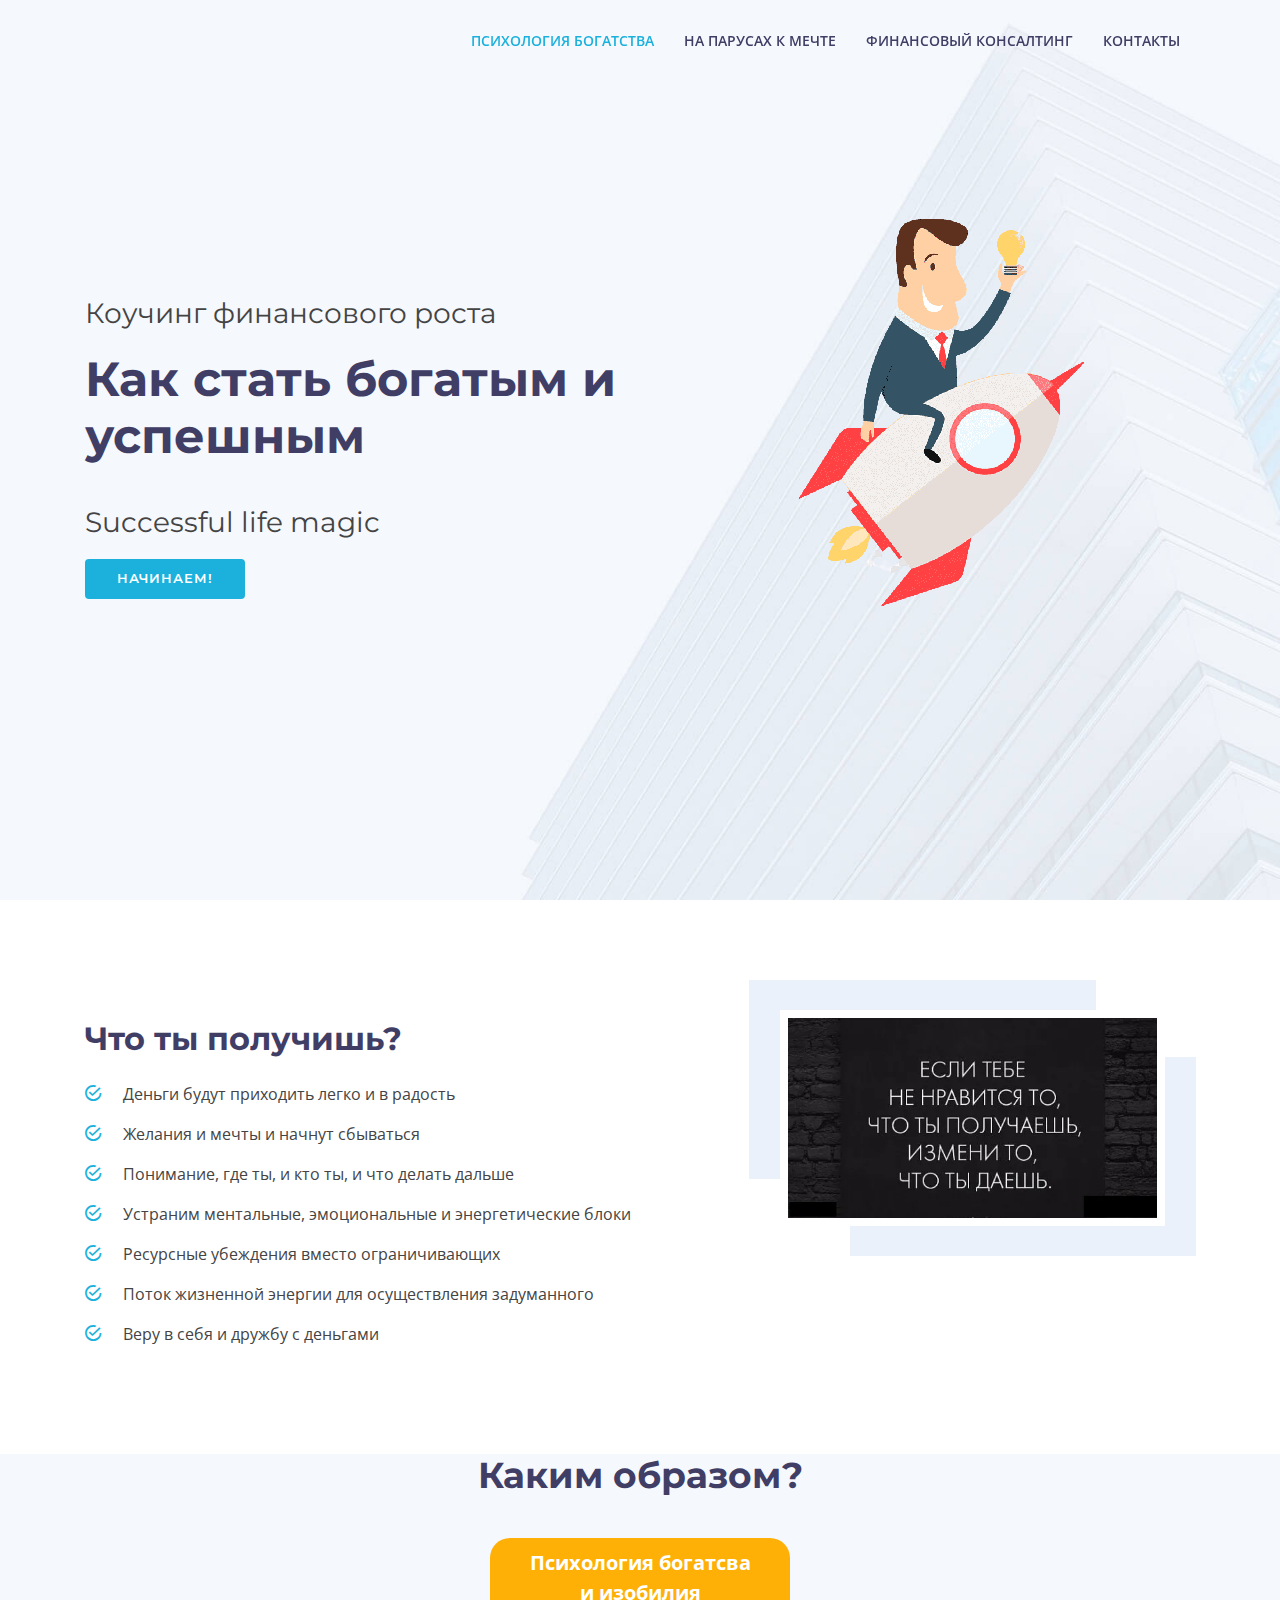
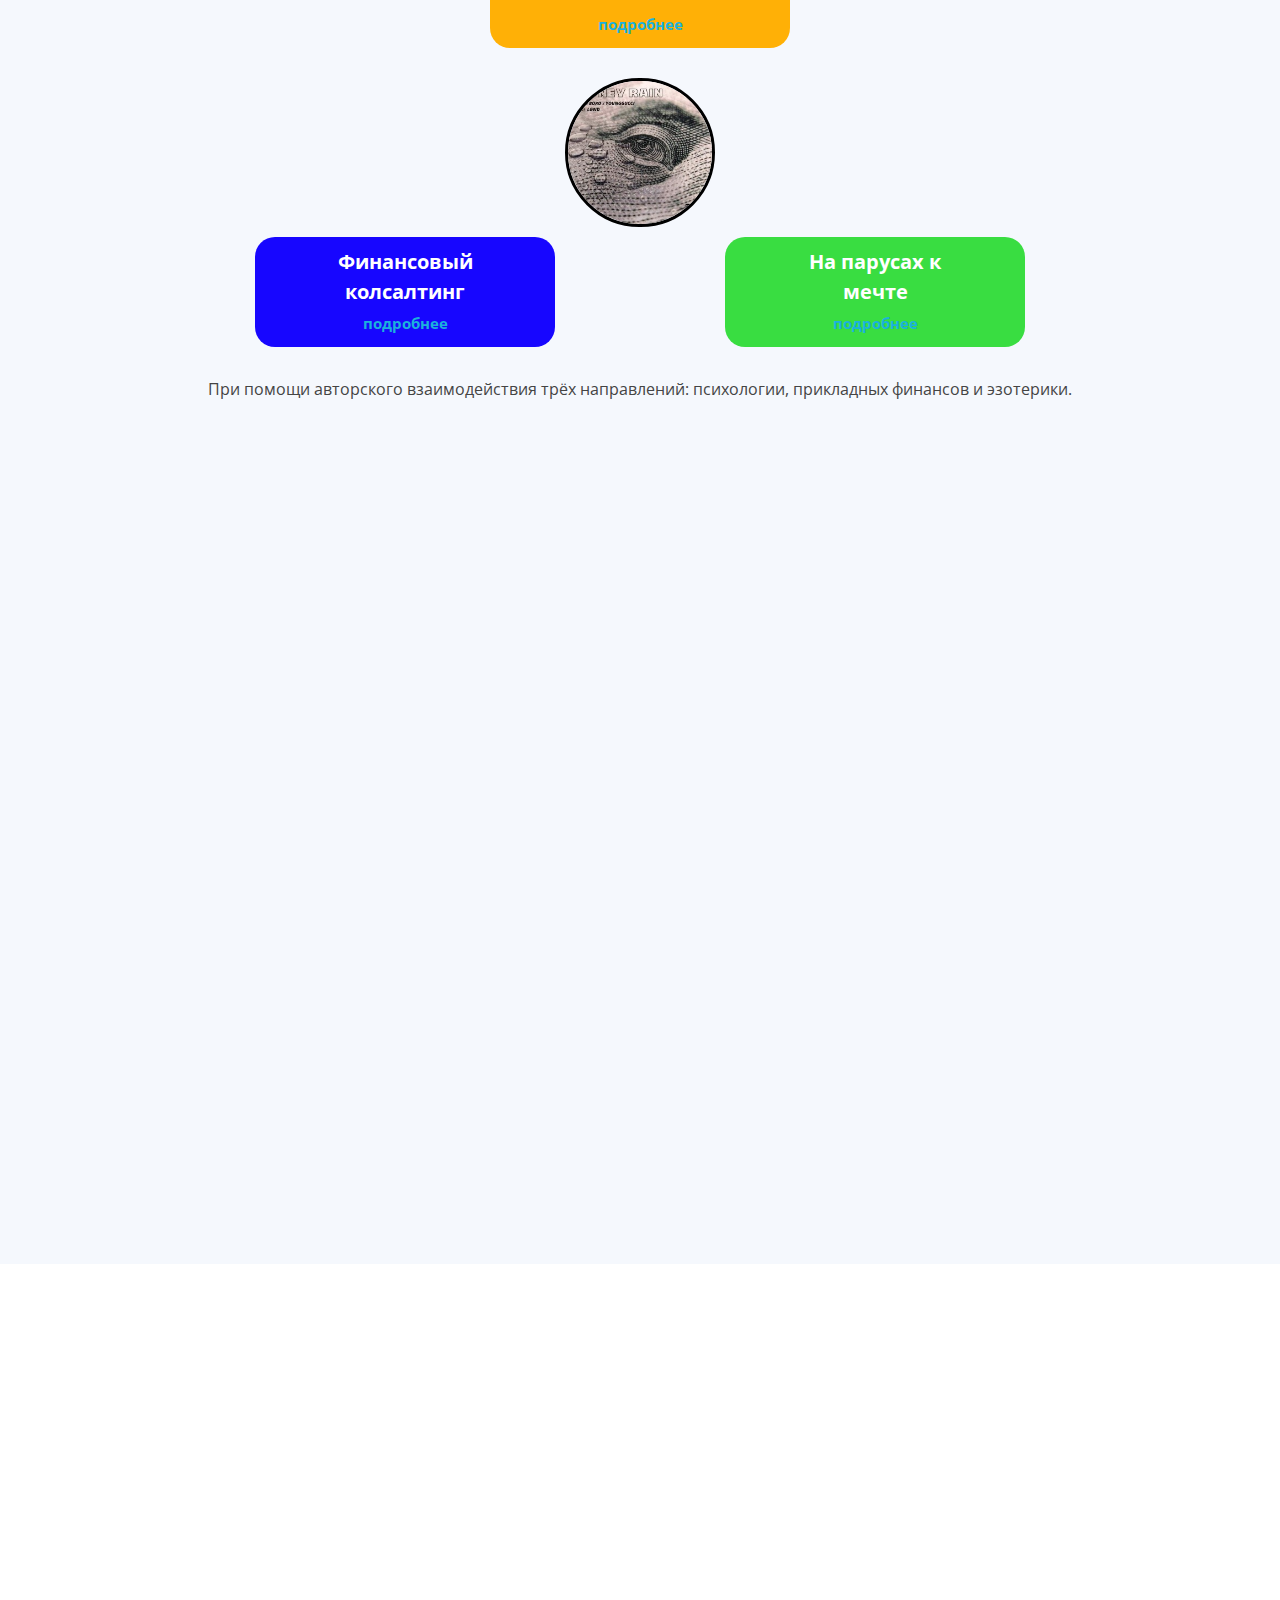
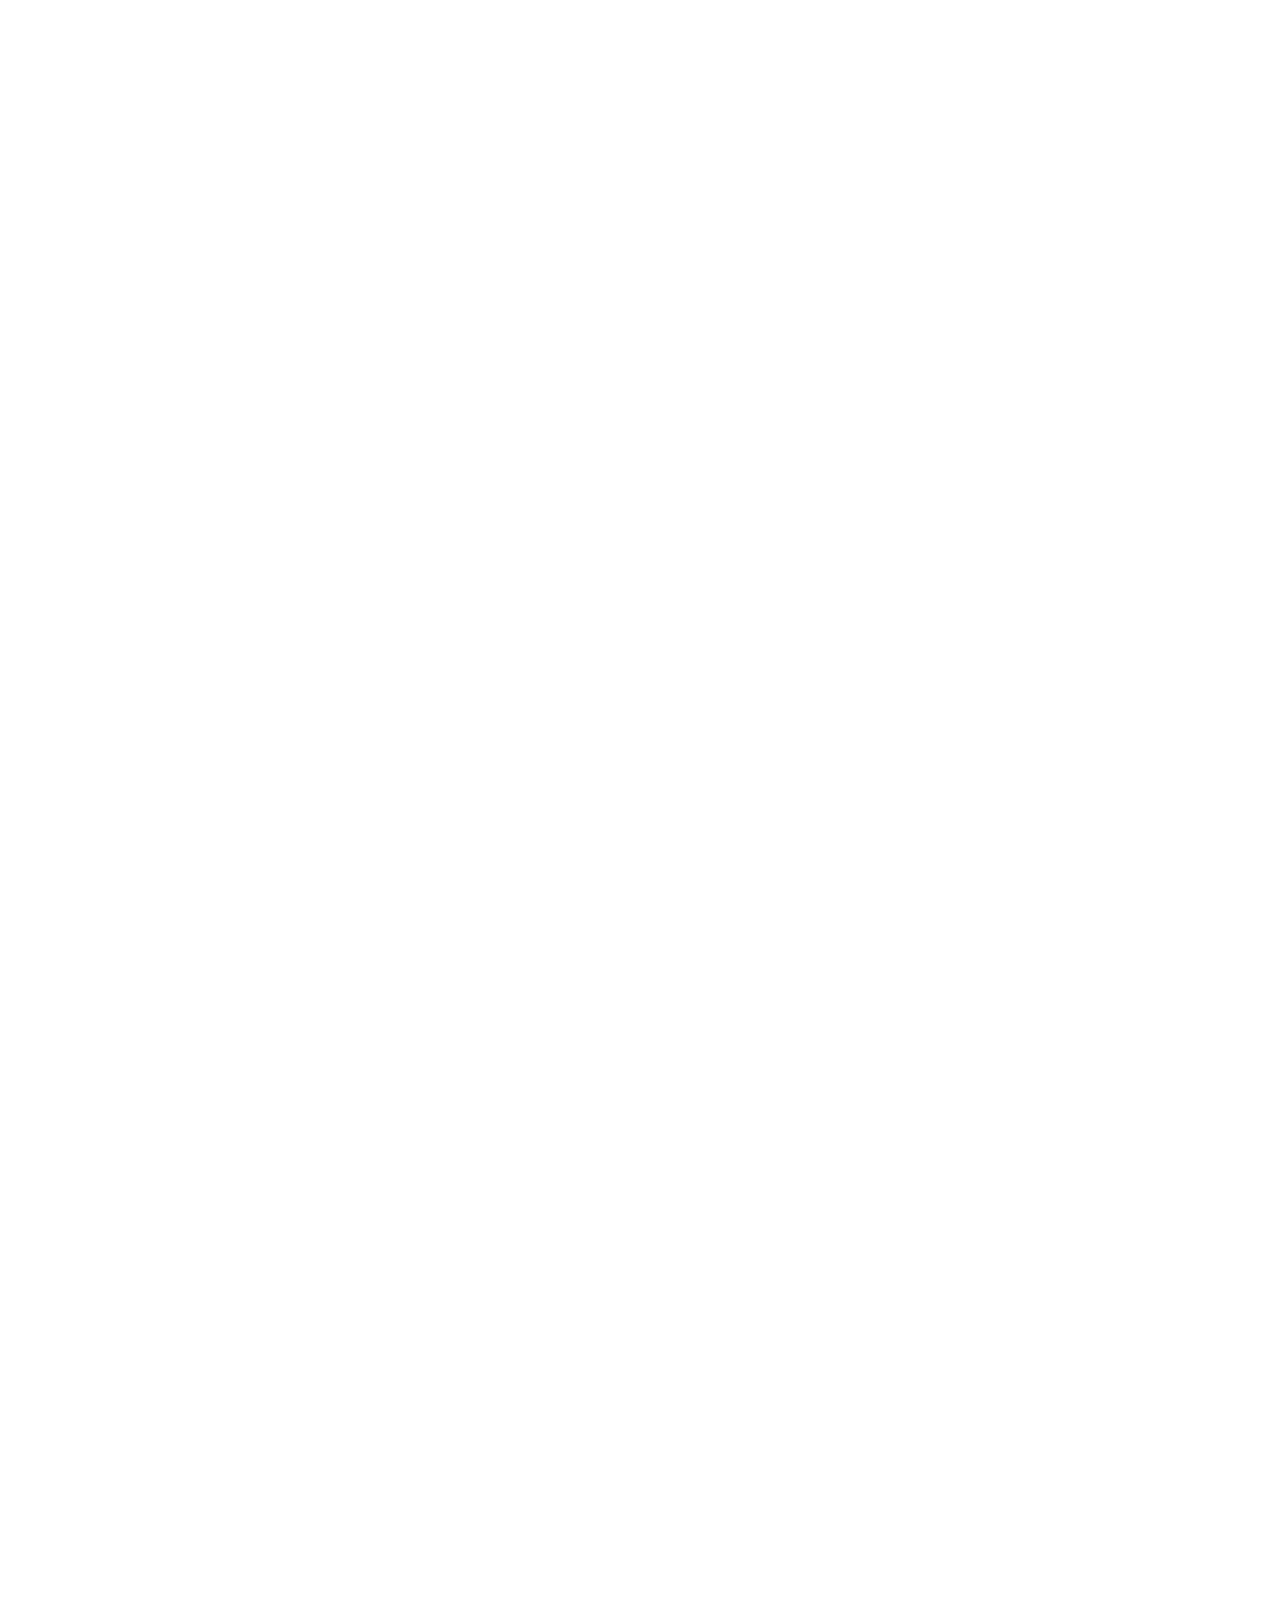
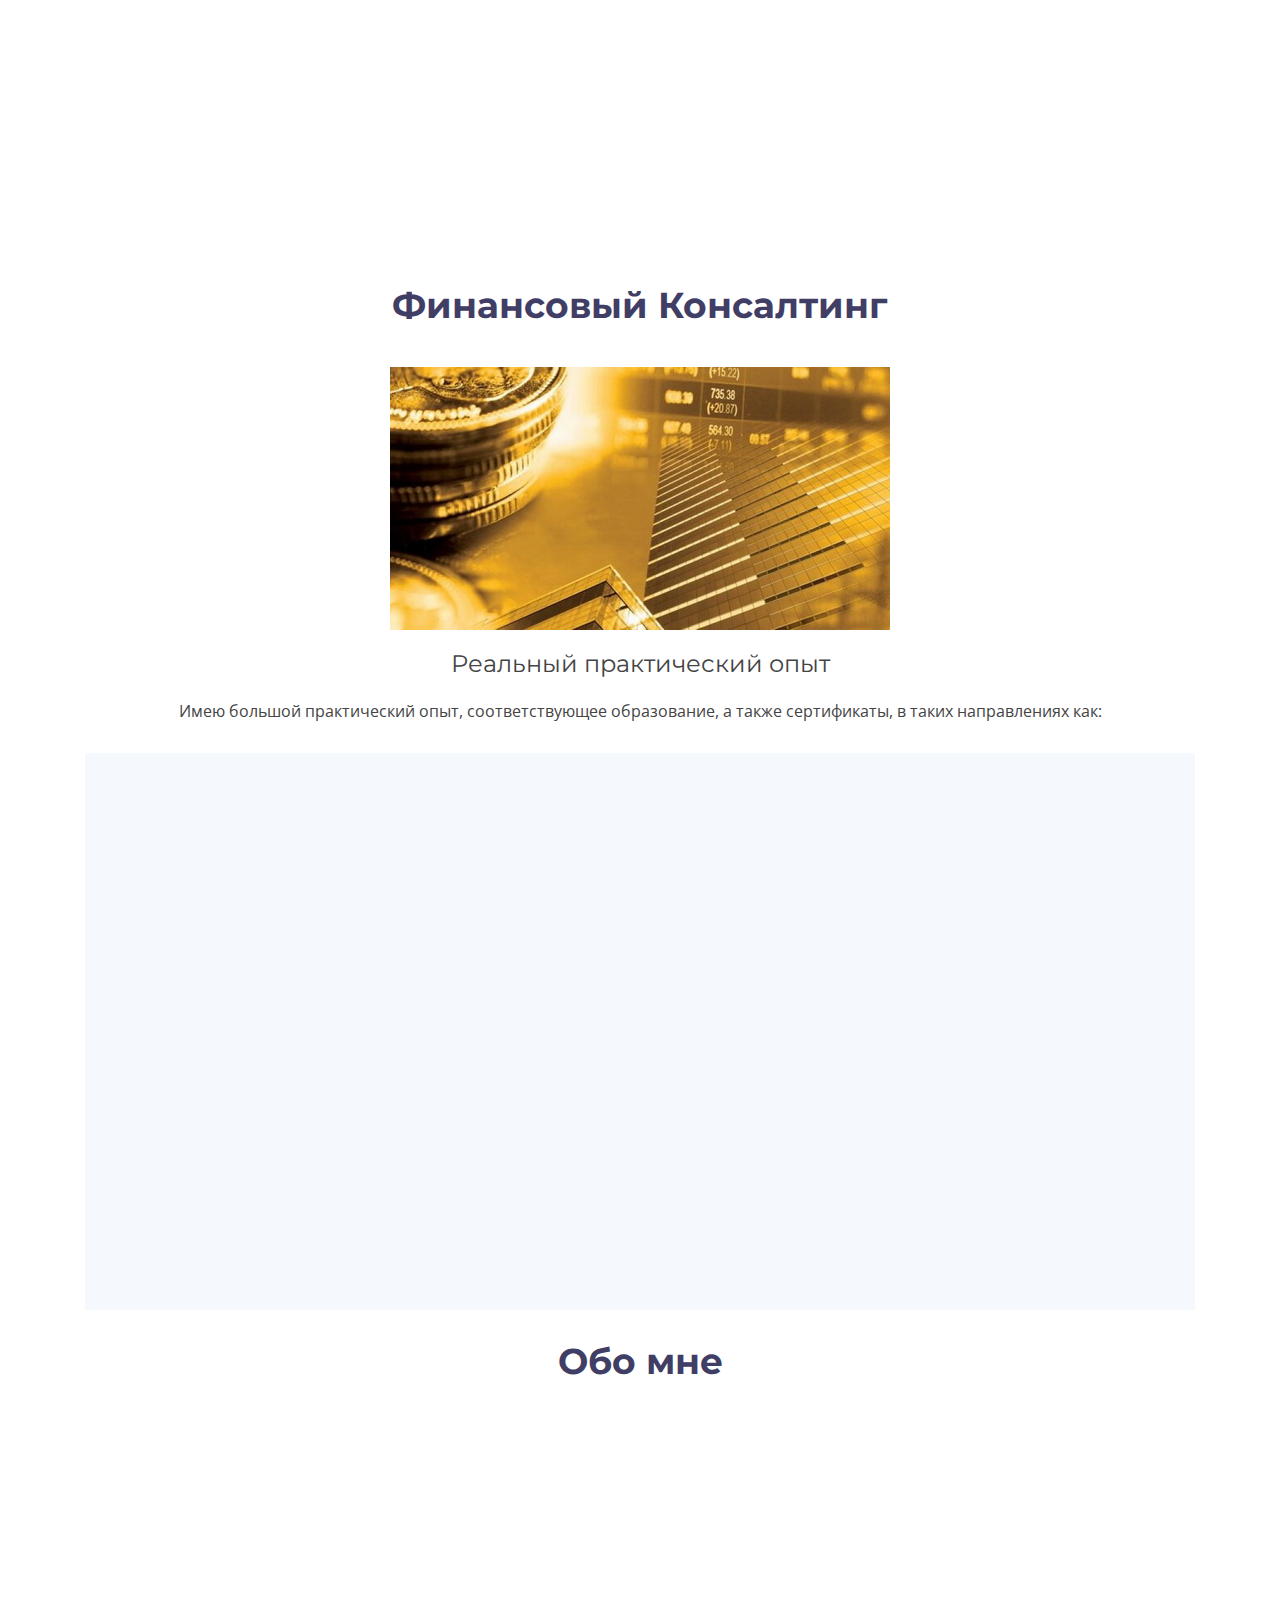
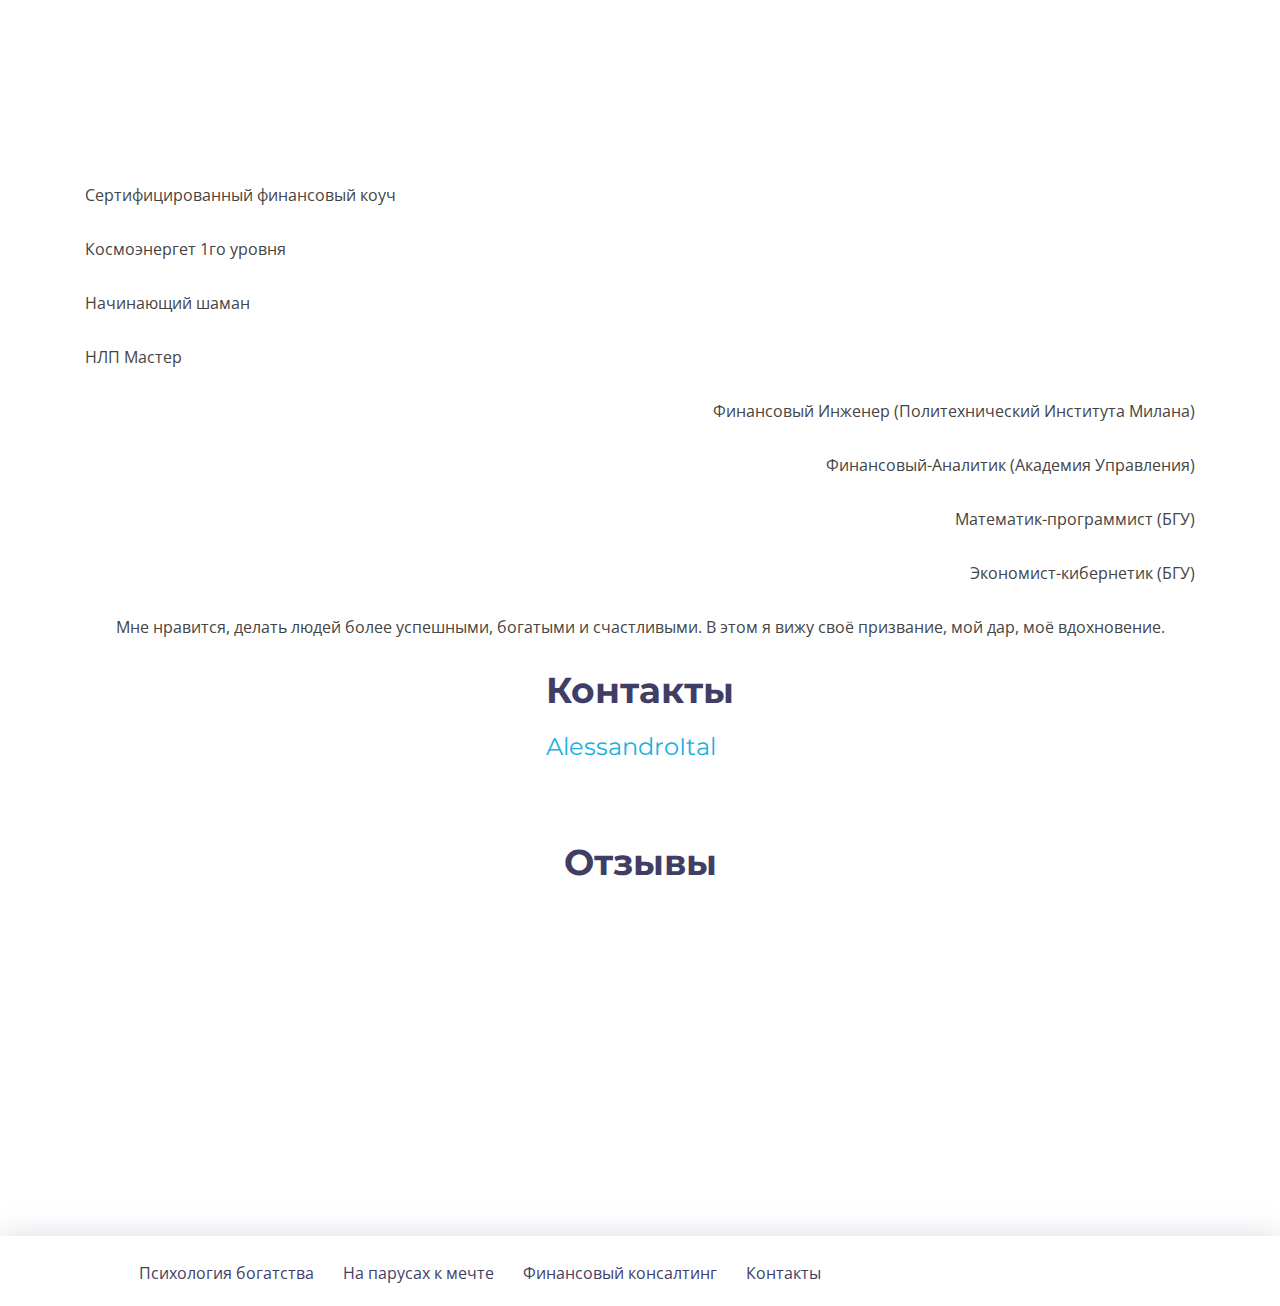
==== commit c3d429da: "Add files via upload" ====
--- a/index2.html
+++ b/index2.html
@@ -22,17 +22,11 @@
   <link href="lib/animate/animate.min.css" rel="stylesheet">
   <link href="lib/ionicons/css/ionicons.min.css" rel="stylesheet">
   <link href="lib/owlcarousel/assets/owl.carousel.min.css" rel="stylesheet">
-  <link href="lib/lightbox/css/lightbox.min.css" rel="stylesheet">
-
-  <!-- Main Stylesheet File -->
+
   <link href="css/style.css" rel="stylesheet">
 
-  <!-- =======================================================
-    Theme Name: Rapid
-    Theme URL: https://bootstrapmade.com/rapid-multipurpose-bootstrap-business-template/
-    Author: BootstrapMade.com
-    License: https://bootstrapmade.com/license/
-  ======================================================= -->
+
+
 </head>
 
 <body>
@@ -47,10 +41,10 @@
 
       <nav class="main-nav float-right d-none d-lg-block">
         <ul>
-          <li class="active"><a href="#intro">Психология богатства</a></li>
-          <li><a href="#about">На парусах к мечте</a></li>
-          <li><a href="#services">Финансовый консалтинг</a></li>       
-          <li><a href="#footer">Контакты</a></li>
+          <li class="active"><a href="#psichology">Психология богатства</a></li>
+          <li><a href="#parus">На парусах к мечте</a></li>
+          <li><a href="#fin">Финансовый консалтинг</a></li>       
+          <li><a href="#kontact">Контакты</a></li>
         </ul>
       </nav>
       
@@ -71,7 +65,7 @@
         </div>
   
         <div class="col-md-6 intro-img order-md-last order-first">
-          <img src="img/intro-img.svg" alt="" class="img-fluid">
+          <img src="img/png-transparent-web-development-business-business-web-design-hand-people-removebg-preview.png" alt="" class="img-fluid">
         </div>
       </div>
 
@@ -111,7 +105,7 @@
         </div>
       </div>
 
-    </section><!-- #about -->
+    </section>
 
 
 
@@ -128,14 +122,14 @@
 богатсва <br>и изобилия
 <br>
 
-<a  href="">подробнее </a> </p>
+<a  href="#psichology"> <span class="more"> подробнее </span></a> </p>
         </div>
 
 
        <div class="img-block">
-        <img src="img/photo_2022-12-26_15-46-46.jpg">
+      <!--  <img src="img/photo_2022-12-26_15-46-46.jpg">-->
         <img class="circle" src="img/2.jpg">
-        <img src="img/photo_2022-12-26_15-46-53.jpg">
+       <!-- <img src="img/photo_2022-12-26_15-46-53.jpg">-->
        </div>
    
        
@@ -144,19 +138,19 @@
   <p>
     Финансовый <br>колсалтинг
   <br>
-  <a href="">подробнее </a> </p>
-</div>
-
-<div class="line">
+  <a href="#fin"><span class="more"> подробнее </span> </a> </p>
+</div>
+
+<!--<div class="line">
   <img src="img/photo_2022-12-26_15-46-57.jpg">
-</div>
+</div>-->
 
 <div class="parusa">
   <p>
   На парусах к
   <br>мечте
 <br>
-  <a href="">подробнее </a> </p>
+  <a href="#parus"><span class="more"> подробнее </span> </a> </p>
 </div>
 </div>
                
@@ -185,7 +179,7 @@
           <div class="col-md-6 col-lg-4 wow bounceInUp" data-wow-duration="1.4s">
             <div class="box">
               <div class="icon" style="background: #fff0da;"><i class="ion-ios-bookmarks-outline" style="color: #e98e06;"></i></div>
-              <h4 class="title"><a href="">Как быстро проявятся результаты?</a></h4>
+              <h4 class="title"><a href="">Когда проявятся результаты?</a></h4>
               <p class="description">Результаты видны уже после первого занятия. В особо тяжёлых случаях после второго. </p>
             </div>
           </div>
@@ -201,17 +195,15 @@
             <div class="box">
               <div class="icon" style="background: #eafde7;"><i class="ion-ios-speedometer-outline" style="color:#41cf2e;"></i></div>
               <h4 class="title"><a href="">Чего смогли достигнуть мои клиенты:</a></h4>
-              <ul> 
-                <li> Дом на берегу озера</li>
-                <li>Путешествия 3-4 раза в год</li>
-                <li>Статусный автомобиль</li>
-                <li>Стать инвестором </li>
-                <li>Свой бизнес </li>
-                <li>Работа мечты </li>
-                <li>Пассивный доход </li>
-<li>Начала любить себя </li>
-              </ul>
-            </div>
+              <p class="description">1. Дом на берегу озера</p>
+              <p class="description">2. Путешествия 3-4 раза в год</p>
+              <p class="description">3. Статусный автомобиль</p>
+              <p class="description">4. Стать инвестором</p>
+              <p class="description">5. Свой бизнес</p>
+              <p class="description">6. Работа мечты</p>
+              <p class="description">7. Пассивный доход</p>
+              <p class="description">8. Начала любить себя</p>
+          </div>
           </div>
 
           <div class="col-md-6 col-lg-4 wow bounceInUp" data-wow-delay="0.2s" data-wow-duration="1.4s">
@@ -224,22 +216,13 @@
               <p class="description">4.	Заставить кого-то тебя полюбить и наоборот</p>
             </div>
           </div>
-         <!-- <div class="col-md-6 col-lg-4 wow bounceInUp" data-wow-delay="0.2s" data-wow-duration="1.4s">
-            <div class="box">
-              <div class="icon" style="background: #ecebff;"><i class="ion-ios-clock-outline" style="color: #8660fe;"></i></div>
-              <h4 class="title"><a href="">Eiusmod Tempor</a></h4>
-              <p class="description">Et harum quidem rerum facilis est et expedita distinctio. Nam libero tempore, cum soluta nobis est eligendi</p>
-            </div>
-          </div>-->
-        </div>
-      </div>
-
-    </section><!-- #services -->
-
-    <!--==========================
-      Why Us Section
-    ============================-->
-    <section id="why-us" class="wow fadeIn">
+  </div>
+      </div>
+
+    </section>
+
+
+    <section id="psichology" class="wow fadeIn">
       <div class="container">
       <div class="container-fluid">
         
@@ -256,24 +239,21 @@
         <p>Хочешь, чтобы деньги приходили легко и приятно?</p>
         <p>Делать то, что нравится и не беспокоиться о доходах?</p>
         <p>При этом, работать меньше и получать намного больше?</p>
-        <h2> БЕЗ ПРОБЛЕМ!</h2>
-        </div>
-
-
-</div>
+        <h2> <span class="blue">БЕЗ ПРОБЛЕМ!</span></h2>
+        </div>
+
 </div>
 </div>
 </div>
 </section>
-    <!--==========================
-      Features Section
-    ============================-->
+
+
     <section id="features">
       <div class="container">
 
         <div class="row feature-item">
           <div class="col-lg-6 wow fadeInUp">
-            <img src="img/features-1.svg" class="img-fluid" alt="">
+            <img src="img/teaching-vs-training-2.jpg" class="img-fluid" alt="">
           </div>
           <div class="col-lg-6 wow fadeInUp pt-5 pt-lg-0">
             <h5>Уникальная программа, основанная на лучших американских практиках и тренингах, позволяет диагностировать и проработать такие вопросы как:</h4>
@@ -293,8 +273,8 @@
 </div>
 </section>
 
-        <section id="testimonials">
-          <div class="container">
+        <section id="parus">
+          <div class="container wow fadeInUp">
     
             <header class="section-header">
               <h3>На парусах к мечте</h3>
@@ -306,7 +286,7 @@
               </div>
 
               <div class="wealth-text">
-                <p>Всё необходимое для управления твоей жизнью!</p>
+                <h4>Всё необходимое для управления твоей жизнью!</p>
             </div>
             <p> Система поможет понять, чего ты хочешь на самом деле, и использовать безграничный потенциал бессознательного для достижения твоих целей.
               В результате жизнь станет более естественной, комфортной и осознанной, а путь - легким и эффективным!
@@ -314,7 +294,7 @@
 
         <div class="row feature-item mt-5 pt-5">
           <div class="col-lg-6 wow fadeInUp order-1 order-lg-2">
-            <img src="img/features-2.svg" class="img-fluid" alt="">
+            <img src="img/png-transparent-start-sailing-watercolor-beautiful-seagull-removebg-preview.png" class="img-fluid" alt="">
           </div>
 
           <div class="col-lg-6 wow fadeInUp pt-4 pt-lg-0 order-2 order-lg-1">
@@ -326,9 +306,11 @@
               <li>	Вычислим точки максимального роста </li>
             </ul>
           
-            <h4>Поднять паруса</h4>
+            <div class="parusa-block">
+            <h4>Поднять паруса </span> </h4>
           <p>Мы договоримся с твоим бессознательным о помощи – и, как будто бы сама собой, твоя жизнь начнёт приближаться к заданным целям и мечтам.</p>
-       
+       </div>
+
             <h4>Полный вперёд</h4>
           <p>Благодаря разрешению внутренних конфликтов и ресурсам вселенной, мы получим энергию, которая поможет тебе двигаться к твоей мечте с удвоенной силой.</p>
           </div>
@@ -340,7 +322,7 @@
 
     
         
-    <section id="faq">
+    <section id="fin">
       <div class="container">
         <header class="section-header">
           <h3>Финансовый Консалтинг</h3>
@@ -351,10 +333,11 @@
           </div>
     
           <div class="wealth-text">
-            <p>Реальный практический опыт</p>
-        </div>
-
-        <p>Имею большой практический опыт, соответствующее образование, а также сертификаты, в таких направлениях как: </p>
+            <h4>Реальный практический опыт</h4>
+            <p>Имею большой практический опыт, соответствующее образование, а также сертификаты, в таких направлениях как: </p>
+        </div>
+
+        
    
 
         <section id="services" class="section-bg">
@@ -364,38 +347,41 @@
     
             <div class="row">
     
-              <div class="col-md-6 col-lg-6 wow bounceInUp" data-wow-duration="1.4s" style="visibility: visible; animation-duration: 1.4s; animation-name: bounceInUp;">
+              <div class="col-md-4 col-lg-5 wow bounceInUp" data-wow-duration="1.4s" 
+              style="visibility: visible; animation-duration: 1.4s; animation-name: bounceInUp;">
+
                 <div class="box">
-                  <div class="icon" style="background: #fceef3;"><i class="ion-ios-analytics-outline" style="color: #ff689b;"></i></div>
-                  <p class="description">Финансовый менеджмент</p>
-                  <p class="description">Анализ хозяйственной деятельности</p>
-                  <p class="description">Риск менеджмент</p>
+                  <img src="img/7.jpg">
+                  <p class="descrip">Финансовый менеджмент</p>
+                  <p class="descrip">Анализ хозяйственной деятельности</p>
+                  <p class="descrip">Риск менеджмент</p>
                 </div>
               </div>
-              <div class="col-md-6 col-lg-6 wow bounceInUp" data-wow-duration="1.4s" style="visibility: visible; animation-duration: 1.4s; animation-name: bounceInUp;">
+              <div class="col-md-4 col-lg-5 wow bounceInUp" data-wow-duration="1.4s" 
+              style="visibility: visible; animation-duration: 1.4s; animation-name: bounceInUp;">
                 <div class="box">
-                  <div class="icon" style="background: #fff0da;"><i class="ion-ios-bookmarks-outline" style="color: #e98e06;"></i></div>
-                  <p class="description">Международная торговля</p>
-                  <p class="description">Совместные предприятия</p>
-                  <p class="description">Переговоры</p>
+                  <img src="img/8.jpg">
+                  <p class="descrip">Международная торговля</p>
+                  <p class="descrip">Совместные предприятия</p>
+                  <p class="descrip">Переговоры</p>
                 </div>
               </div>
 
-              <div class="col-md-6 col-lg-6 wow bounceInUp" data-wow-duration="1.4s" style="visibility: visible; animation-duration: 1.4s; animation-name: bounceInUp;">
+              <div class="col-md-4 col-lg-5 wow bounceInUp" data-wow-duration="1.4s" style="visibility: visible; animation-duration: 1.4s; animation-name: bounceInUp;">
                 <div class="box">
-                  <div class="icon" style="background: #fff0da;"><i class="ion-ios-bookmarks-outline" style="color: #e98e06;"></i></div>
-                  <p class="description">Построение отдела продаж</p>
-                  <p class="description">Бизнес-процессы</p>
-                  <p class="description">Управление персоналом</p>
+                  <img src="img/9.jpg">
+                  <p class="descrip">Построение отдела продаж</p>
+                  <p class="descrip">Бизнес-процессы</p>
+                  <p class="descrip">Управление персоналом</p>
                 </div>
               </div>
     
-              <div class="col-md-6 col-lg-6 wow bounceInUp" data-wow-duration="1.4s" style="visibility: visible; animation-duration: 1.4s; animation-name: bounceInUp;">
+              <div class="col-md-4 col-lg-5 wow bounceInUp" data-wow-duration="1.4s" style="visibility: visible; animation-duration: 1.4s; animation-name: bounceInUp;">
                 <div class="box">
-                  <div class="icon" style="background: #fff0da;"><i class="ion-ios-bookmarks-outline" style="color: #e98e06;"></i></div>
-                  <p class="description">Цифровой маркетинг</p>
-                  <p class="description">WEB 3.0 и криптовалюты</p>
-                  <p class="description">ИТ технологии</p>
+                  <img src="img/10.jpg">
+                  <p class="descrip">Цифровой маркетинг</p>
+                  <p class="descrip">WEB 3.0 и криптовалюты</p>
+                  <p class="descrip">ИТ технологии</p>
                 </div>
               </div>
  </div>
@@ -417,9 +403,10 @@
             <div class="col-lg-6 wow fadeInUp" style="visibility: visible; animation-name: fadeInUp;">
               <img src="img/5.jpg" class="img-fluid" alt="">
             </div>
+
             <div class="col-lg-6 wow fadeInUp pt-5 pt-lg-0" style="visibility: visible; animation-name: fadeInUp;">
             
-              <p>
+              <p class="about-me">
                 Основатель и владелец более 5-ти успешных компаний, 12 лет руководил различными Европейскими компаниями.
               </p>
               <p>
@@ -471,16 +458,26 @@
           </div>
 
             <div class="container">
-              <p> Мне нравится, делать людей более успешными, богатыми и счастливыми. В этом я вижу своё призвание, мой дар, моё вдохновение.</p>
+              <div class="wealth-text">
+              <p> Мне нравится, делать людей более успешными, богатыми и счастливыми. 
+                В этом я вижу своё призвание, мой дар, моё вдохновение.</p>
             </div>
           </section>
   
+<section id="kontact">
+  <div class="container">
+<div class="container-blocks">
+  <header class="section-header">
+    <h3>Контакты</h2>
+    <a href="http://t.me/AlessandroItal"> <h4> AlessandroItal </h4></a>
+  </header>
+</div>
+  </div>
+</section>
+
         </section>
 
-    <!--==========================
-      Clients Section
-    ============================-->
-    <section id="testimonials">
+   <section id="testimonials">
       <div class="container">
 
         <header class="section-header">
@@ -493,85 +490,70 @@
             <div class="owl-carousel testimonials-carousel wow fadeInUp">
     
               <div class="testimonial-item">
-                <img src="img/testimonial-1.jpg" class="testimonial-img" alt="">
-                <h3>Saul Goodman</h3>
-                <h4>Ceo &amp; Founder</h4>
+           <h3>Евгений</h3>
+           <p>
+            Рекомендую коучинг всем тем, кто в быстрые сроки хочет прийти к пониманию, 
+            как сделать свою жизнь осмысленной, качественной, эффективной и успешной.
+                </p>
+              </div>
+    
+              <div class="testimonial-item">
+                <h3>Оксана</h3>
+              <p>
+                На коучинге впервые я поняла, я осознала, что каждое мое действие имеет последствие. 
+                И формула действительно проста — изменив действие, изменишь результат. 
+                Но, Боже, как сложно — сделать по-другому.
+  </p>
+              </div>
+    
+              <div class="testimonial-item">
+     <h3>Павел</h3>
                 <p>
-                  Proin iaculis purus consequat sem cure digni ssim donec porttitora entum suscipit rhoncus. Accusantium quam, ultricies eget id, aliquam eget nibh et. Maecen aliquam, risus at semper.
+                  Дорогие друзья! Хочу с Вами поделиться очень интересным и незабываемым опытом. 
+                  Многие из Нас слышали о коучинге,
+                   но мало кто понимает, когда и зачем он нужен. Вот и я был в числе тех, кто не мог понять
+                    «ну зачем же он нужен, неужели нельзя достигнуть цели самостоятельно?!». 
+                    Однако, все в жизни меняется и вот я уже сижу на коуч сессии, результатом которого 
+                    будет решение о моем зачислении или отказе в приеме на новую (желанную) работу. 
                 </p>
               </div>
     
               <div class="testimonial-item">
-                <img src="img/testimonial-2.jpg" class="testimonial-img" alt="">
-                <h3>Sara Wilsson</h3>
-                <h4>Designer</h4>
-                <p>
-                  Export tempor illum tamen malis malis eram quae irure esse labore quem cillum quid cillum eram malis quorum velit fore eram velit sunt aliqua noster fugiat irure amet legam anim culpa.
+               <h3>Александр</h3>
+             <p>
+            Мне  в жизни очень повезло! Это и любимая работа, и теплые отношения,
+             и успехи в бизнесе, и осознание, что это мои успехи! 
+             Всё это, конечно же, результат работы над собой,
+              через осознание своих целей и ценностей.
+               Длительное время мне помогала и помогает индивидуальная работа с тренером в формате коучинга. 
                 </p>
               </div>
-    
-              <div class="testimonial-item">
-                <img src="img/testimonial-3.jpg" class="testimonial-img" alt="">
-                <h3>Jena Karlis</h3>
-                <h4>Store Owner</h4>
-                <p>
-                  Enim nisi quem export duis labore cillum quae magna enim sint quorum nulla quem veniam duis minim tempor labore quem eram duis noster aute amet eram fore quis sint minim.
-                </p>
-              </div>
-    
-              <div class="testimonial-item">
-                <img src="img/testimonial-4.jpg" class="testimonial-img" alt="">
-                <h3>Matt Brandon</h3>
-                <h4>Freelancer</h4>
-                <p>
-                  Fugiat enim eram quae cillum dolore dolor amet nulla culpa multos export minim fugiat minim velit minim dolor enim duis veniam ipsum anim magna sunt elit fore quem dolore labore illum veniam.
-                </p>
-              </div>
-
-            </div>
-
-          </div>
-        </div>
-
-
-      </div>
-    </section><!-- #testimonials -->
-
-
-
+
+            </div>
+
+          </div>
+        </div>
+
+
+      </div>
+    </section>
   </main>
 
-  <!--==========================
-    Footer
-  ============================-->
+
   <footer id="footer" class="section-bg">
-    <div class="footer-top">
-      <div class="container">
-
-        <div class="row">
-
-          <div class="col-lg-6">
-
-            <div class="row">
-
-                <div class="col-sm-6">
-
-</div>
-</div>
-</div>
-</div>
-</div>
-</div>
+
+    <div class="container">
+        <nav class="footer-nav">
+          <ul>
+            <li class=""><a href="#psichology">Психология богатства</a></li>
+            <li class=""><a href="#parus">На парусах к мечте</a></li>
+            <li class=""><a href="#fin">Финансовый консалтинг</a></li>       
+            <li><a href="#kontact">Контакты</a></li>
+          </ul>
+        </nav>
       </div>
     </div>
-
-    <div class="container">
-      <div class="copyright">
-        &copy; Copyright <strong>Rapid</strong>. All Rights Reserved
-      </div>
-     
-    </div>
-  </footer><!-- #footer -->
+  </footer>
 
   <a href="#" class="back-to-top"><i class="fa fa-chevron-up"></i></a>
   <!-- Uncomment below i you want to use a preloader -->
--- a/css/style.css
+++ b/css/style.css
@@ -48,6 +48,29 @@
 .psychology-block{
   display: flex;
   justify-content: center;
+  margin-top: 40px;
+}
+
+.container-blocks{
+display: flex;
+justify-content: center;
+
+}
+.descrip{
+  margin: 0;
+  padding-top: 10px;
+}
+.box img{
+  margin-bottom: 0px;
+}
+.about-me{
+  margin-top: 45px;
+}
+.blue{
+  color: #1bb1dc;
+}
+.more{
+  font-size: 15px;
 }
 .psychology-block p{
   text-align: center;
@@ -61,8 +84,10 @@
 }
 .finansoviy{
   display: flex;
-  justify-content: center;
+  justify-content: space-evenly;
+  flex-wrap: wrap;
   margin-top: 10px;
+
 }
 .fin p{
   text-align: center;
@@ -93,6 +118,7 @@
 .wealth{
  display: flex;
  justify-content: center;
+ margin-top: 40px;
   }
 
 .wealth img{
@@ -111,7 +137,7 @@
   text-align: right;
 }
 
-/* Back to top button */
+
 
 .back-to-top {
   position: fixed;
@@ -644,9 +670,14 @@
 
 /* Services Section
 --------------------------------*/
-
+#fin{
+margin-top: 40px;
+}
+.container-fluid{
+margin-top: 30px;
+}
 #services {
-  padding: 60px 0 40px 0;
+  padding: 0 0 40px 0;
 }
 
 #services .box {
@@ -792,11 +823,10 @@
   border: 3px solid #1bb1dc;
 }
 
-/* Features Section
---------------------------------*/
+
 
 #features {
-  padding: 80px 0;
+  padding: 70px 0;
 }
 
 #features h4 {
@@ -804,8 +834,10 @@
   font-size: 24px;
 }
 
-/* Portfolio Section
---------------------------------*/
+.parusa-block{
+  padding: 20px 0 20px 0;
+}
+
 
 #portfolio {
   padding: 60px 0;
@@ -946,8 +978,6 @@
   opacity: 1;
 }
 
-/* Testimonials Section
---------------------------------*/
 
 #testimonials {
   padding: 60px 0;
@@ -1229,7 +1259,7 @@
 --------------------------------*/
 
 #faq {
-  padding: 60px 0;
+  padding: 30px 0;
   overflow: hidden;
 }
 
@@ -1281,14 +1311,33 @@
 --------------------------------------------------------------*/
 
 #footer {
-  padding: 0 0 30px 0;
-  font-size: 14px;
+  font-size: 16px;
   background: #fff;
+  box-shadow: 0px 0px 30px rgb(127 137 161 / 30%);
+  height: 70px;
+  padding: 25px 0;
 }
 
 #footer .footer-top {
   padding: 60px 0 30px 0;
   background: #f5f8fd;
+}
+
+.footer-nav ul{
+  max-width: 750px;
+  list-style: none;
+  display: flex;
+  justify-content: space-around;
+  flex-wrap: wrap;
+}
+
+.footer-nav li a{
+color: #413e66;
+margin-top: 10px;
+}
+
+.footer-nav li :hover{
+  color: #1bb1dc;
 }
 
 #footer .footer-top .footer-info {
@@ -1632,4 +1681,26 @@
   #footer .footer-top .social-links a {
     margin-bottom: 25px;
   }
+  #footer{
+    height: 130px;
+    }
+    .footer-nav ul{
+      justify-content: baseline;
+    }
+  .circle{
+display: none;
+  }
+  .wealth img{
+    width: 300px;
+  }
+  .descrip{
+text-align: left;
+  }
+ 
+  .wealth-text{
+    text-align: left;
+  }
+  .about-me{
+    margin-top: 0;
+  }
 }